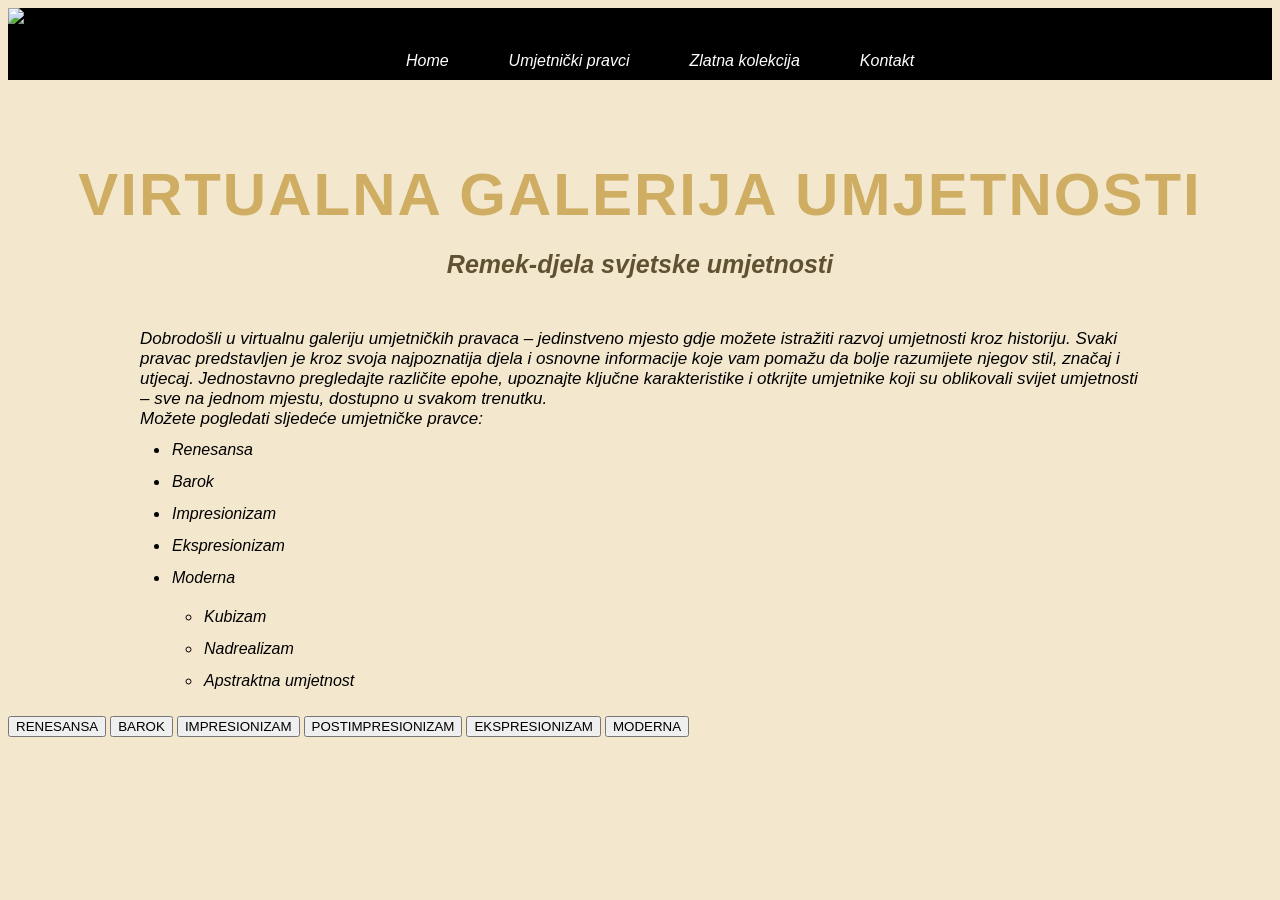
==== index.html @ a0f65c08 "Dodan head u html-u i dodana dugmad na naslovnoj stranici." ====
<!DOCTYPE html>
<html>
<head>
  <meta charset="UTF-8"> 
  <meta name="viewport" content="width=device-width, initial-scale=1.0">
  <title>Virtualna galerija umjetnosti</title>
  <link rel="stylesheet" href="tptpstil.css">
</head>

<body>
  <nav>
    <img src="logo.png" alt="Logo galerije" class="logo"> <!logo>
  <ul class="navbar">
    <li><a href="#home">Home</a></li>
    <li><a href="#pravci">Umjetnički pravci</a>
<ul class="dropdown"> 
        <li><a href="#renesansa">Renesansa</a></li>
        <li><a href="#barok">Barok</a></li>
        <li><a href="#impresionizam">Impresionizam</a></li>
        <li><a href="#ekspresionizam">Ekspresionizam</a></li>
        <li><a href="#postimpresionizam">Postimpresionizam</a></li>
        <li><a href="#moderna">Moderna</a></li>
      </ul>
      </li>
    <li><a href="#zlatnakolekcija">Zlatna kolekcija</a></li>
<li><a href="#kontakt">Kontakt</a></li>
  </ul>
</nav>
<h1 align="center">VIRTUALNA GALERIJA UMJETNOSTI</h1>
<h2 align="center">Remek-djela svjetske umjetnosti</h2>

<p>Dobrodošli u virtualnu galeriju umjetničkih pravaca – jedinstveno mjesto gdje možete istražiti razvoj umjetnosti kroz historiju. Svaki pravac predstavljen je kroz svoja najpoznatija djela i osnovne informacije koje vam pomažu da bolje razumijete njegov stil, značaj i utjecaj. Jednostavno pregledajte različite epohe, upoznajte ključne karakteristike i otkrijte umjetnike koji su oblikovali svijet umjetnosti – sve na jednom mjestu, dostupno u svakom trenutku.</p>

<p>Možete pogledati sljedeće umjetničke pravce:</p>

<ul class="pravci">
  <li>Renesansa</li>
  <li>Barok</li>
  <li>Impresionizam</li>
  <li>Ekspresionizam</li>
  <li>Moderna
   <ul>
      <li>Kubizam</li>
      <li>Nadrealizam</li>
      <li>Apstraktna umjetnost</li>
    </ul>
  </li>
</ul>
<div class="dugmici">
  <button  class="renesansa" onclick="location.href='#renesansa'">RENESANSA</button>
  <button class="barok"  onclick="location.href='#barok'">BAROK</button>
  <button  class="impresionizam "onclick="location.href='#impresionizam'">IMPRESIONIZAM</button>
  <button class="postimpresionizam" onclick="location.href='#postimpresionizam'">POSTIMPRESIONIZAM</button>
  <button class="ekspresionizam" onclick="location.href='#ekspresionizam'">EKSPRESIONIZAM</button>
  <button class="moderna" onclick="location.href='#moderna'">MODERNA</button>
</div>
</body>
</html>
---- tptpstil.css ----
body{
    background-color:#f1e4c6d7;
}
nav { 
  background-color: #000000; 
  position: sticky;          
  z-index: 1000;            
}
nav .logo {
  height: 10px;          
  width: auto;
}
.navbar { 
  list-style: none;          
  display: flex;             
  justify-content: center;   
}

.navbar li { 
  position:apsolute;       
}

.navbar li a { 
  color: #ffffff;               
text-decoration: none;  
  padding: 10px 30px;        
  display: block;            
  font-family:'Trebuchet MS', 'Lucida Sans Unicode', 'Lucida Grande', 'Lucida Sans', Arial, sans-serif;
  font-style: italic;
}
.navbar li a:hover { /*Upotreba AI-hover efekat*/
  background-color: #585a5c; 
}

/* Dropdown meni */
.dropdown {
  display: none;             
  position: absolute;        
  background-color: #000000; 
  margin:10px;                     
  padding:50px;                    
  margin-bottom: 50px;
  
  list-style: none;          
  min-width: 176px;          
}

.dropdown li a { 
  padding: 15px;             
  color: #fff;               
}

.dropdown li a:hover { 
  background-color: #515457; 
}

.navbar li:hover .dropdown { 
  display: block;            
}
/* Naslovi */
h1 {
    font-family:'Trebuchet MS', 'Lucida Sans Unicode', 'Lucida Grande', 'Lucida Sans', Arial, sans-serif;
  text-align: center;
  color: #c9a351d7;
  margin-top: 80px;
  margin-bottom: 20px;
  font-size:60px;
  letter-spacing: 2px;
}

h2 {
    font-family: 'Trebuchet MS', 'Lucida Sans Unicode', 'Lucida Grande', 'Lucida Sans', Arial, sans-serif;
  text-align: center;
  color: #443514d7;
  margin-bottom: 50px;
  font-size:25px;
  font-style: italic;
}

/* Paragraf */
p {
  max-width: 1000px;
  margin: auto;
  text-align: match-parent;
  font-size: 17px;
  font-family:'Lucida Sans', 'Lucida Sans Regular', 'Lucida Grande', 'Lucida Sans Unicode', Geneva, Verdana, sans-serif;
  font-style: italic;
}


.pravci {
  max-width: 1000px;
  margin:auto ;
  list-style-type:disc;
  font-family: 'Lucida Sans', 'Lucida Sans Regular', 'Lucida Grande', 'Lucida Sans Unicode', Geneva, Verdana, sans-serif;
  font-style: italic;
}

.pravci li {
  margin: 10px ;
  padding: 2px;
  
}

/* Podlista unutar "Moderna" */
.pravci li ul {
  margin-top: 7px;
  padding:2px;
  padding-left: 20px;
}

.pravci li ul li {
  font-style: italic;
}
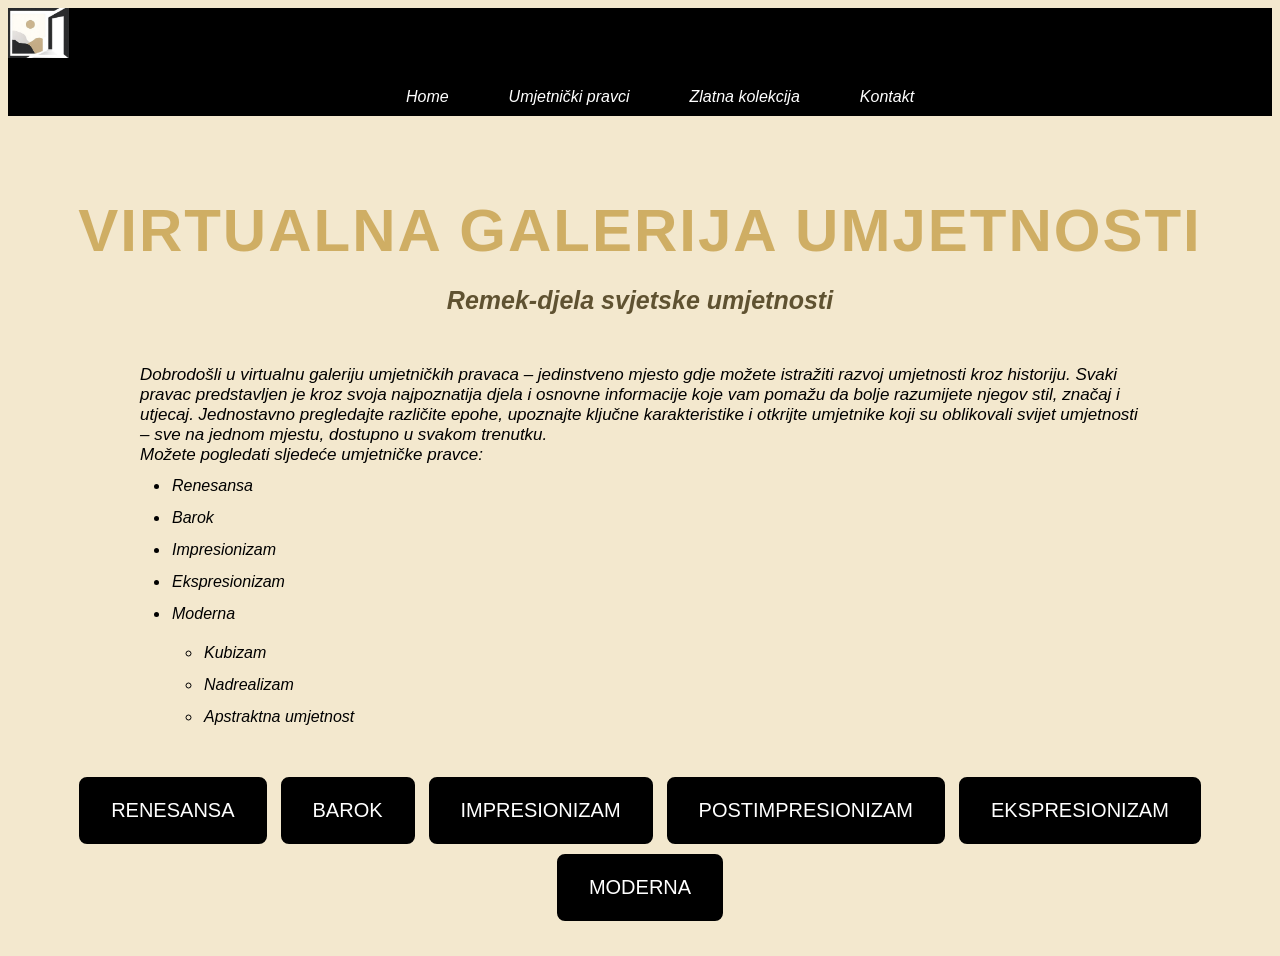
==== commit db10d7fa: "Dodan logo na navigacijsku traku, doradjen dropdown" ====
--- a/index.html
+++ b/index.html
@@ -9,7 +9,7 @@
 
 <body>
   <nav>
-    <img src="logo.png" alt="Logo galerije" class="logo"> <!logo>
+    <img src="slike/Logo.jpeg" alt="Logo galerije" class="logo">
   <ul class="navbar">
     <li><a href="#home">Home</a></li>
     <li><a href="#pravci">Umjetnički pravci</a>
--- a/tptpstil.css
+++ b/tptpstil.css
@@ -3,11 +3,12 @@
 }
 nav { 
   background-color: #000000; 
-  position: sticky;          
+  position: sticky;
+  top:0;          
   z-index: 1000;            
 }
 nav .logo {
-  height: 10px;          
+  height: 50px;          
   width: auto;
 }
 .navbar { 
@@ -17,7 +18,7 @@
 }
 
 .navbar li { 
-  position:apsolute;       
+  position:relative;       
 }
 
 .navbar li a { 
@@ -36,14 +37,15 @@
 .dropdown {
   display: none;             
   position: absolute;        
+  top: 100%;        
+  left: 0;          
   background-color: #000000; 
-  margin:10px;                     
-  padding:50px;                    
-  margin-bottom: 50px;
-  
   list-style: none;          
+  margin: 0;       
+  padding: 0;      
   min-width: 176px;          
 }
+
 
 .dropdown li a { 
   padding: 15px;             
@@ -112,3 +114,42 @@
 .pravci li ul li {
   font-style: italic;
 }
+.dugmici {
+  text-align: center;
+  margin: 30px ;
+}
+
+.dugmici button {
+  padding: 20px 30px;
+  margin: 5px;
+  border-style:double;
+  border-radius: 8px;
+  color: #fff; /* tekst crn */
+  font-size: 20px;
+  cursor: pointer;
+  transition: transform 0.2s;
+}
+
+.dugmici button:hover {
+  transform: scale(1.10);
+}
+
+
+.renesansa{
+    background-color: #000000;
+}
+.barok{
+    background-color: #000000;
+}
+.impresionizam{
+    background-color: #000000;
+}
+.postimpresionizam{
+    background-color: #000000;
+}
+.ekspresionizam{
+    background-color: #000000;
+}
+.moderna{
+    background-color: #000000;
+}
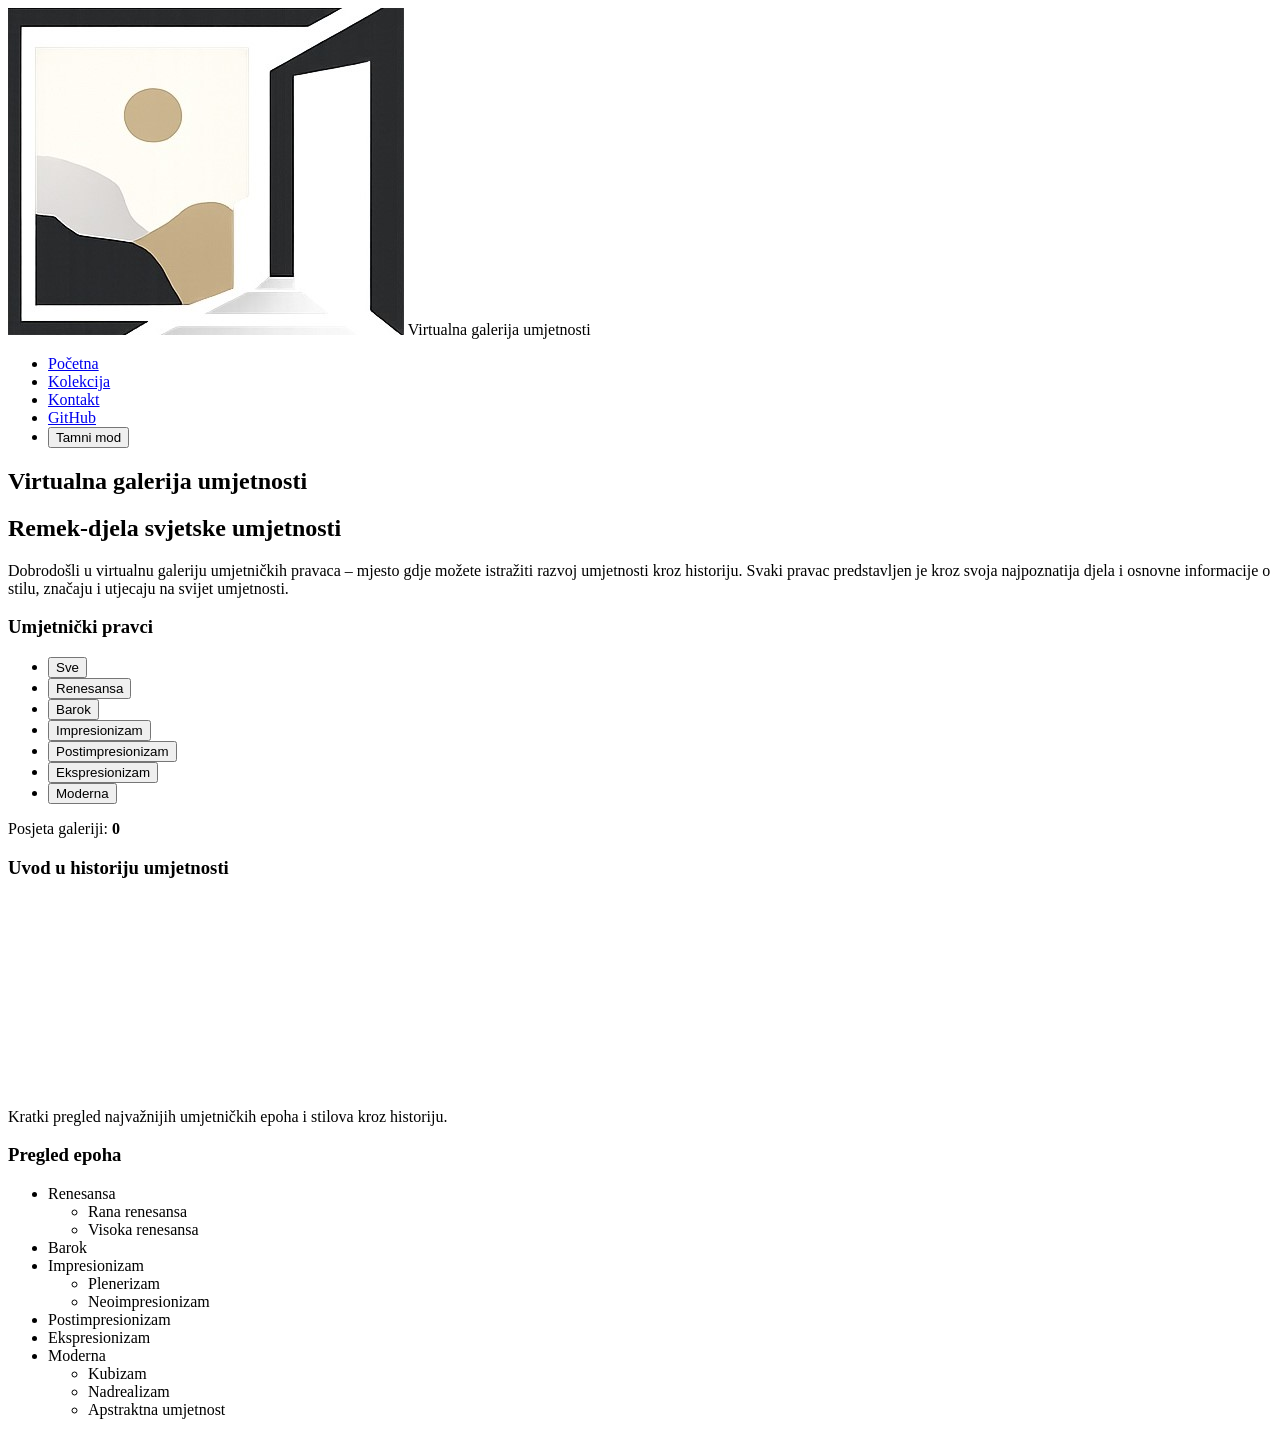
==== commit 3b01dd39: "Doradjena navigacijska traka u html-u, uklonjena dugmad, napravljen lijevi sidebar, te dodana bocna " ====
--- a/index.html
+++ b/index.html
@@ -1,58 +1,101 @@
 <!DOCTYPE html>
-<html>
+<html lang="bs">
 <head>
   <meta charset="UTF-8"> 
   <meta name="viewport" content="width=device-width, initial-scale=1.0">
   <title>Virtualna galerija umjetnosti</title>
-  <link rel="stylesheet" href="tptpstil.css">
+  <link rel="stylesheet" href="css/tptpstil.css">
 </head>
 
 <body>
-  <nav>
-    <img src="slike/Logo.jpeg" alt="Logo galerije" class="logo">
-  <ul class="navbar">
-    <li><a href="#home">Home</a></li>
-    <li><a href="#pravci">Umjetnički pravci</a>
-<ul class="dropdown"> 
-        <li><a href="#renesansa">Renesansa</a></li>
-        <li><a href="#barok">Barok</a></li>
-        <li><a href="#impresionizam">Impresionizam</a></li>
-        <li><a href="#ekspresionizam">Ekspresionizam</a></li>
-        <li><a href="#postimpresionizam">Postimpresionizam</a></li>
-        <li><a href="#moderna">Moderna</a></li>
+
+  <header>
+    <picture>
+      <img src="slike/Logo.jpeg" alt="Logo Virtualne galerije umjetnosti" class="logo">
+    </picture>
+    <span class="site-naziv">Virtualna galerija umjetnosti</span>
+
+    <nav aria-label="Glavna navigacija">
+      <ul class="navbar">
+        <li><a href="index.html">Početna</a></li>
+        <li><a href="sadrzaj.html">Kolekcija</a></li>
+        <li><a href="kontakt.html">Kontakt</a></li>
+        <li><a href="https://github.com/aminadelic/Grupa11-TPTP-2026" target="_blank" rel="noopener">GitHub</a></li>
+        <li><button id="dugmeTema" class="dugme-tema">Tamni mod</button></li>
       </ul>
-      </li>
-    <li><a href="#zlatnakolekcija">Zlatna kolekcija</a></li>
-<li><a href="#kontakt">Kontakt</a></li>
-  </ul>
-</nav>
-<h1 align="center">VIRTUALNA GALERIJA UMJETNOSTI</h1>
-<h2 align="center">Remek-djela svjetske umjetnosti</h2>
+    </nav>
+  </header>
 
-<p>Dobrodošli u virtualnu galeriju umjetničkih pravaca – jedinstveno mjesto gdje možete istražiti razvoj umjetnosti kroz historiju. Svaki pravac predstavljen je kroz svoja najpoznatija djela i osnovne informacije koje vam pomažu da bolje razumijete njegov stil, značaj i utjecaj. Jednostavno pregledajte različite epohe, upoznajte ključne karakteristike i otkrijte umjetnike koji su oblikovali svijet umjetnosti – sve na jednom mjestu, dostupno u svakom trenutku.</p>
+  
+  <section class="hero" id="pocetna">
+    <h1>Virtualna galerija umjetnosti</h1>
+    <h2>Remek-djela svjetske umjetnosti</h2>
+    <p>
+      Dobrodošli u virtualnu galeriju umjetničkih pravaca – mjesto gdje možete istražiti
+      razvoj umjetnosti kroz historiju. Svaki pravac predstavljen je kroz svoja najpoznatija
+      djela i osnovne informacije o stilu, značaju i utjecaju na svijet umjetnosti.
+    </p>
+  </section>
 
-<p>Možete pogledati sljedeće umjetničke pravce:</p>
+<div class="stranica-wrapper">
 
-<ul class="pravci">
-  <li>Renesansa</li>
-  <li>Barok</li>
-  <li>Impresionizam</li>
-  <li>Ekspresionizam</li>
-  <li>Moderna
-   <ul>
-      <li>Kubizam</li>
-      <li>Nadrealizam</li>
-      <li>Apstraktna umjetnost</li>
-    </ul>
-  </li>
-</ul>
-<div class="dugmici">
-  <button  class="renesansa" onclick="location.href='#renesansa'">RENESANSA</button>
-  <button class="barok"  onclick="location.href='#barok'">BAROK</button>
-  <button  class="impresionizam "onclick="location.href='#impresionizam'">IMPRESIONIZAM</button>
-  <button class="postimpresionizam" onclick="location.href='#postimpresionizam'">POSTIMPRESIONIZAM</button>
-  <button class="ekspresionizam" onclick="location.href='#ekspresionizam'">EKSPRESIONIZAM</button>
-  <button class="moderna" onclick="location.href='#moderna'">MODERNA</button>
-</div>
+    <nav class="lijevi-sidebar" aria-label="Filter po umjetničkim pravcima">
+      <h3>Umjetnički pravci</h3>
+      <ul>
+        <li><button class="filter-btn aktivan" data-filter="sve">Sve</button></li>
+        <li><button class="filter-btn" data-filter="renesansa">Renesansa</button></li>
+        <li><button class="filter-btn" data-filter="barok">Barok</button></li>
+        <li><button class="filter-btn" data-filter="impresionizam">Impresionizam</button></li>
+        <li><button class="filter-btn" data-filter="postimpresionizam">Postimpresionizam</button></li>
+        <li><button class="filter-btn" data-filter="ekspresionizam">Ekspresionizam</button></li>
+        <li><button class="filter-btn" data-filter="moderna">Moderna</button></li>
+      </ul>
+
+      <p class="broj-posjeta">Posjeta galeriji: <strong id="brojPosjeta">0</strong></p>
+    </nav>
+
+<aside>
+      <h3>Uvod u historiju umjetnosti</h3>
+      <iframe
+        width="100%"
+        height="190"
+        src="https://www.youtube.com/watch?v=hXBvN475dwo"
+        title="Uvod u historiju svjetske umjetnosti"
+        frameborder="0"
+        allow="accelerometer; autoplay; clipboard-write; encrypted-media; gyroscope; picture-in-picture"
+        allowfullscreen
+        loading="lazy">
+      </iframe>
+      <p>Kratki pregled najvažnijih umjetničkih epoha i stilova kroz historiju.</p>
+
+      <h3>Pregled epoha</h3>
+      <ul class="pravci-lista">
+        <li>Renesansa
+          <ul>
+            <li>Rana renesansa</li>
+            <li>Visoka renesansa</li>
+          </ul>
+        </li>
+        <li>Barok</li>
+        <li>Impresionizam
+          <ul>
+            <li>Plenerizam</li>
+            <li>Neoimpresionizam</li>
+          </ul>
+        </li>
+        <li>Postimpresionizam</li>
+        <li>Ekspresionizam</li>
+        <li>Moderna
+          <ul>
+            <li>Kubizam</li>
+            <li>Nadrealizam</li>
+            <li>Apstraktna umjetnost</li>
+          </ul>
+        </li>
+      </ul>
+    </aside>
+
+  </div>
+
 </body>
 </html>
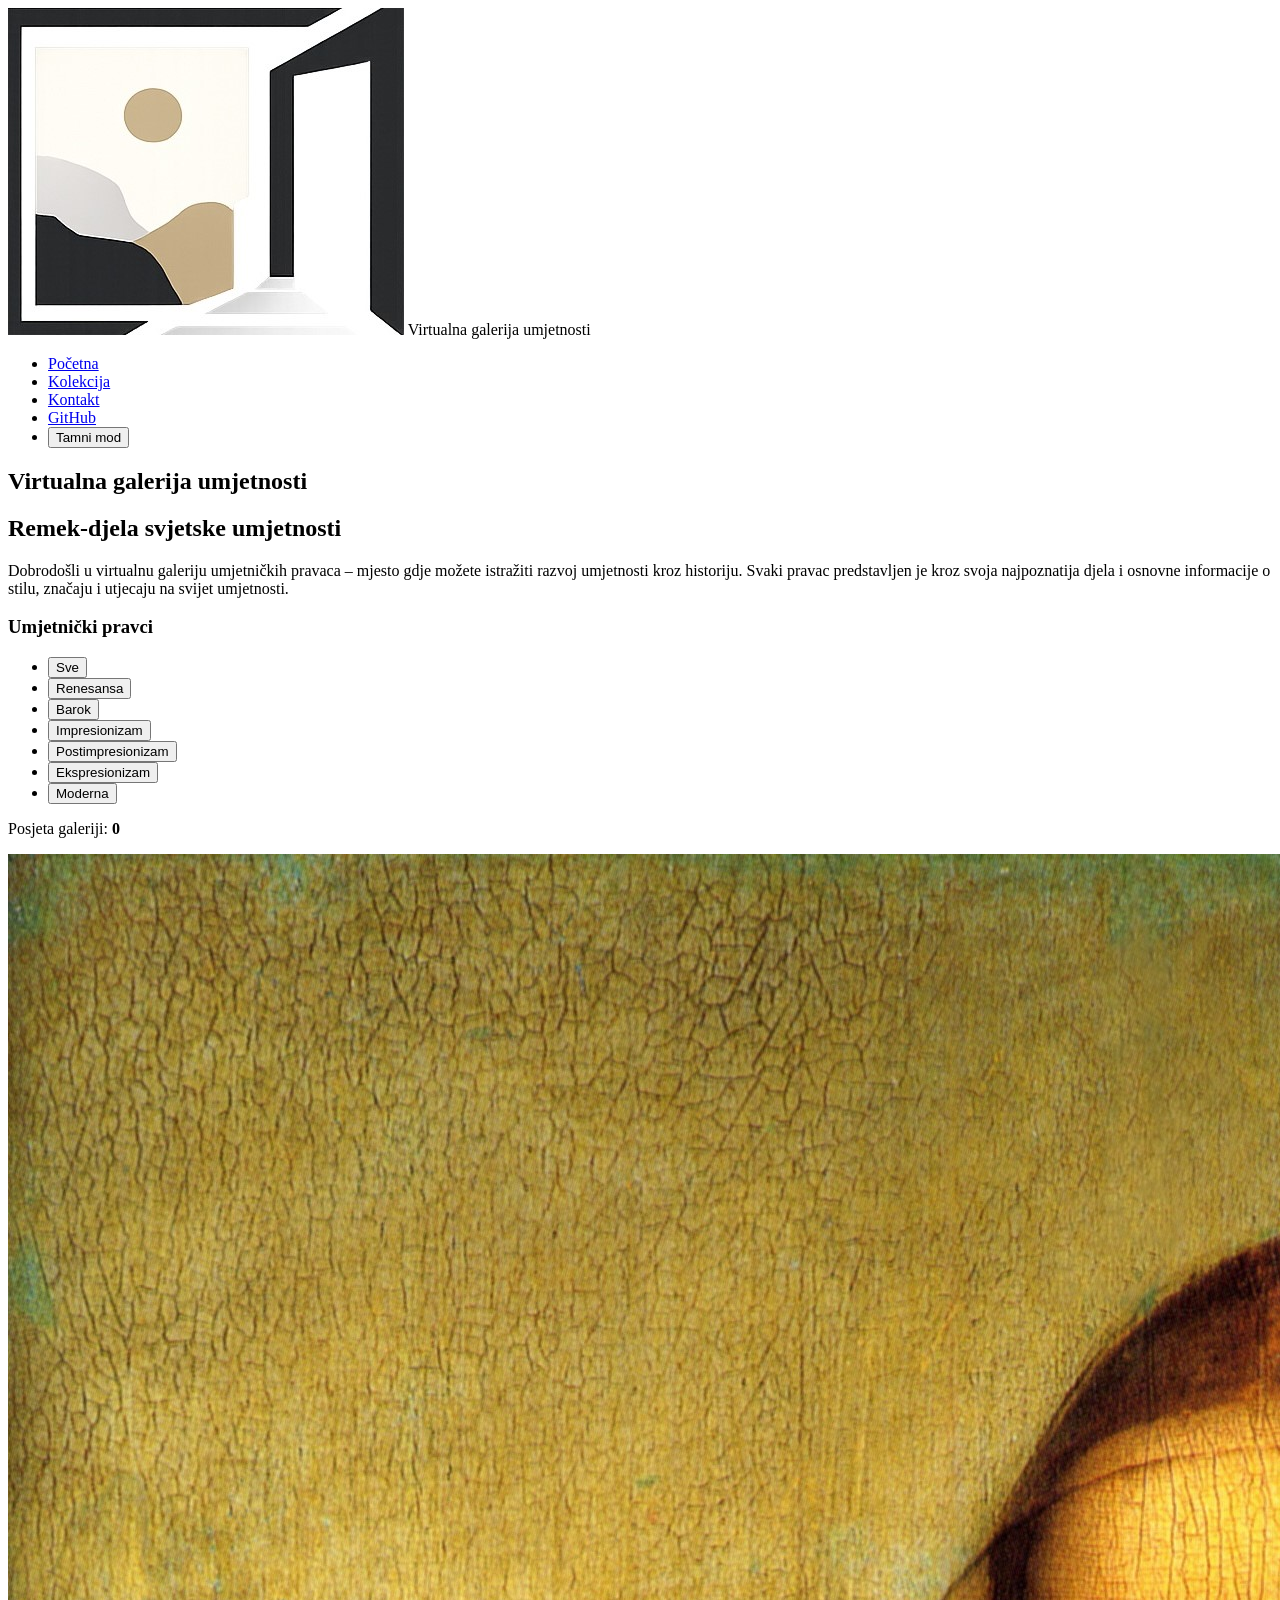
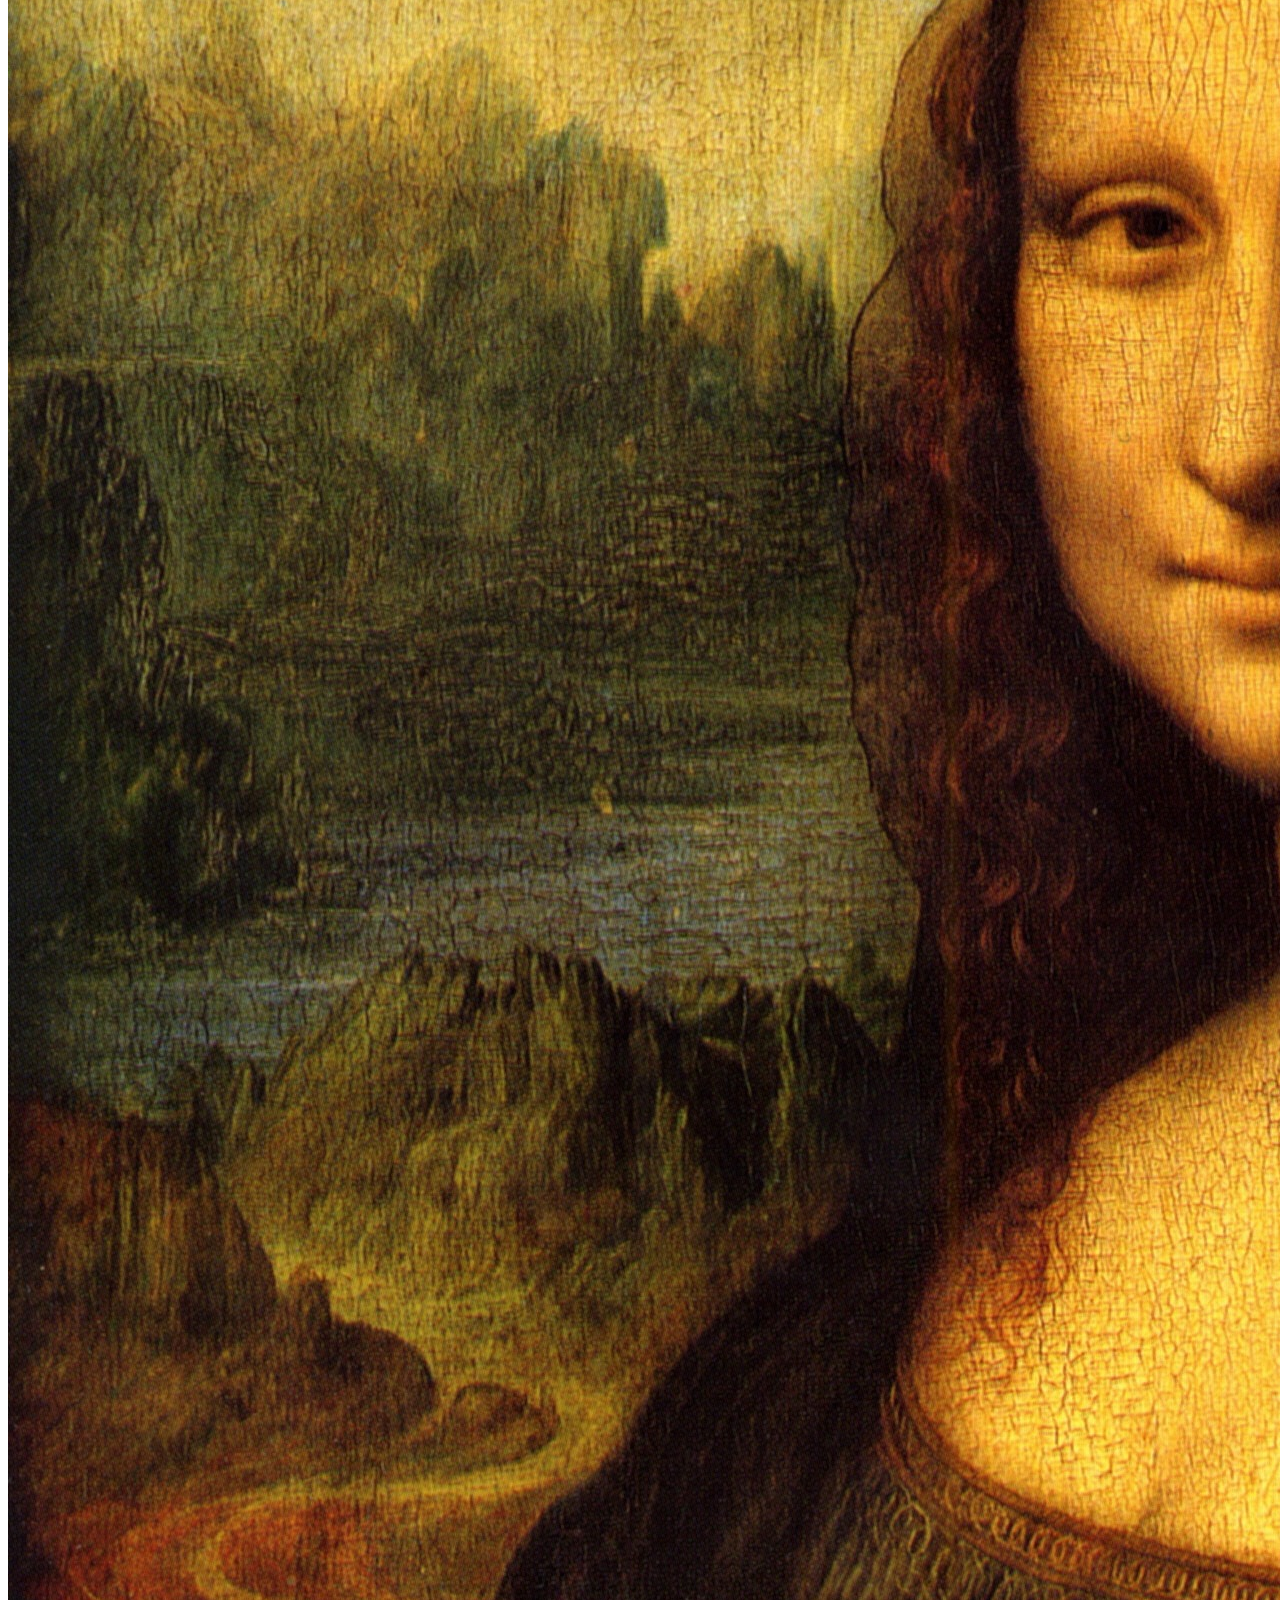
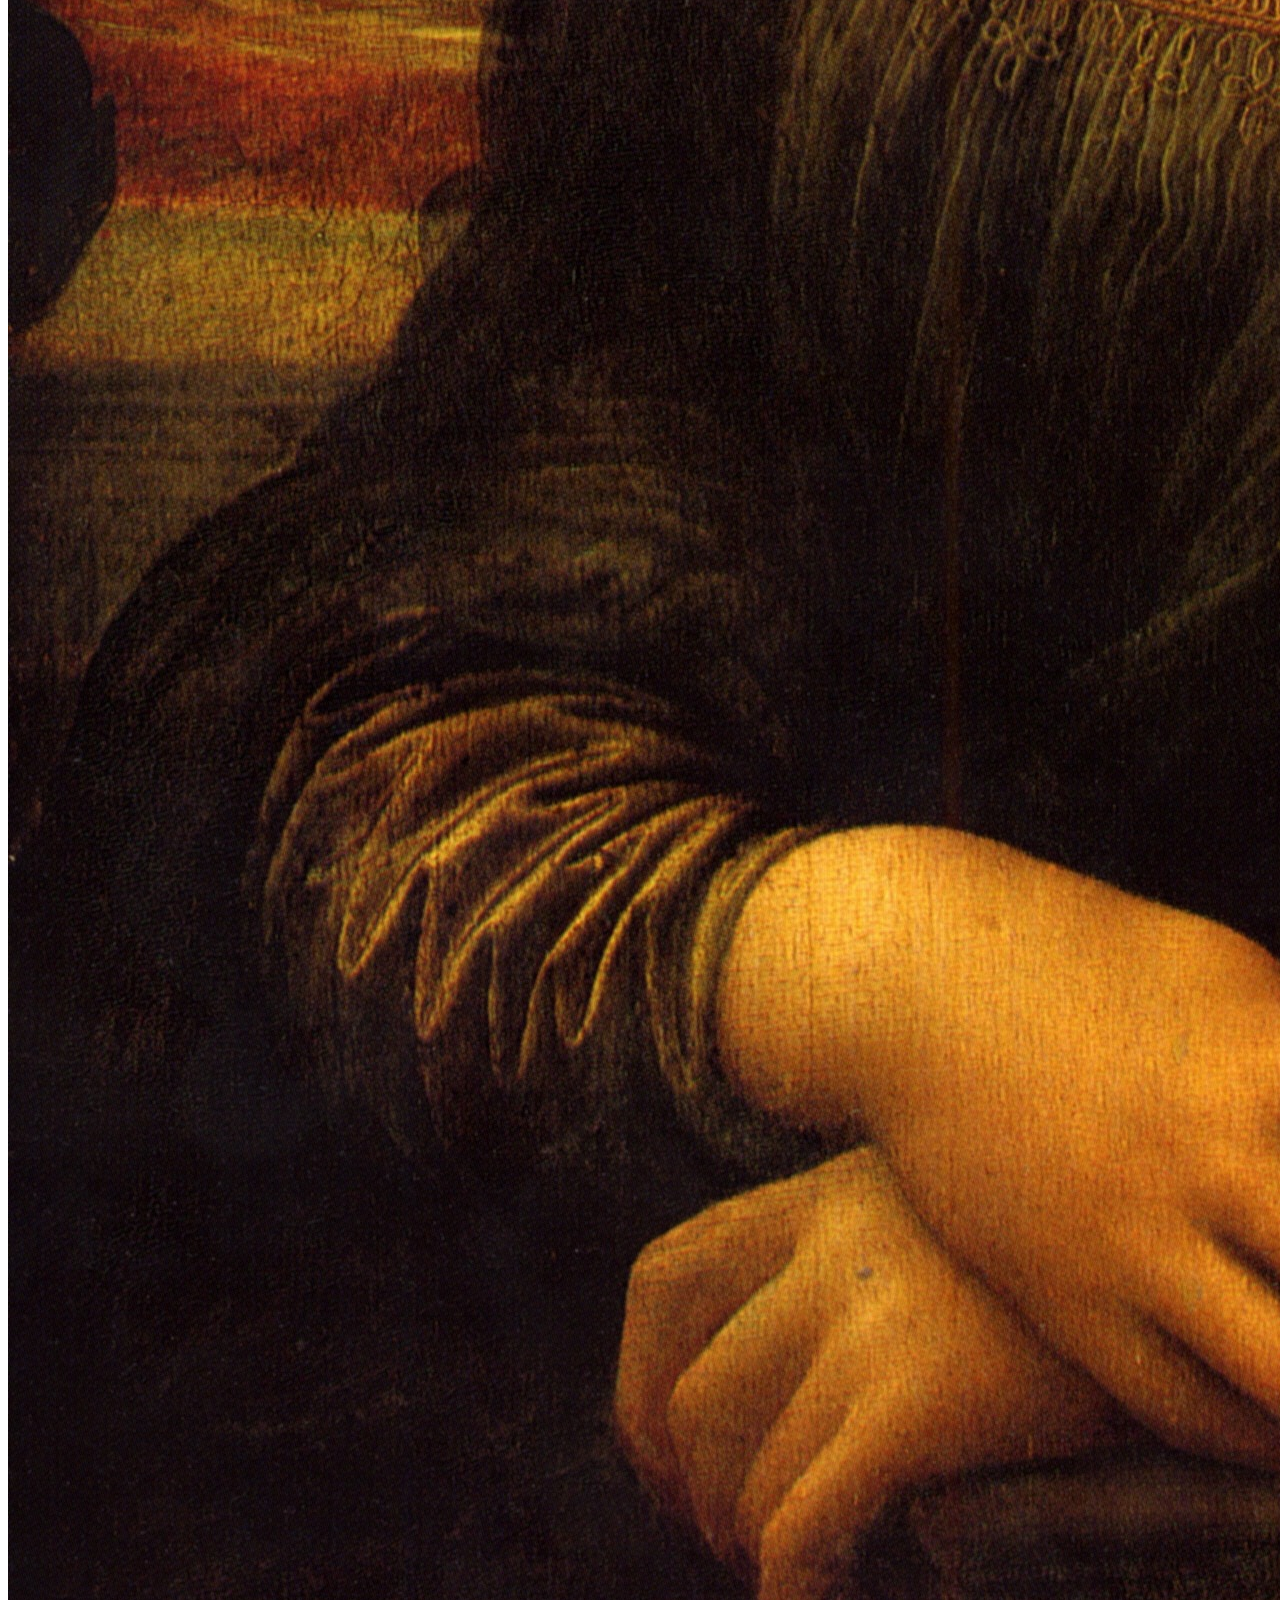
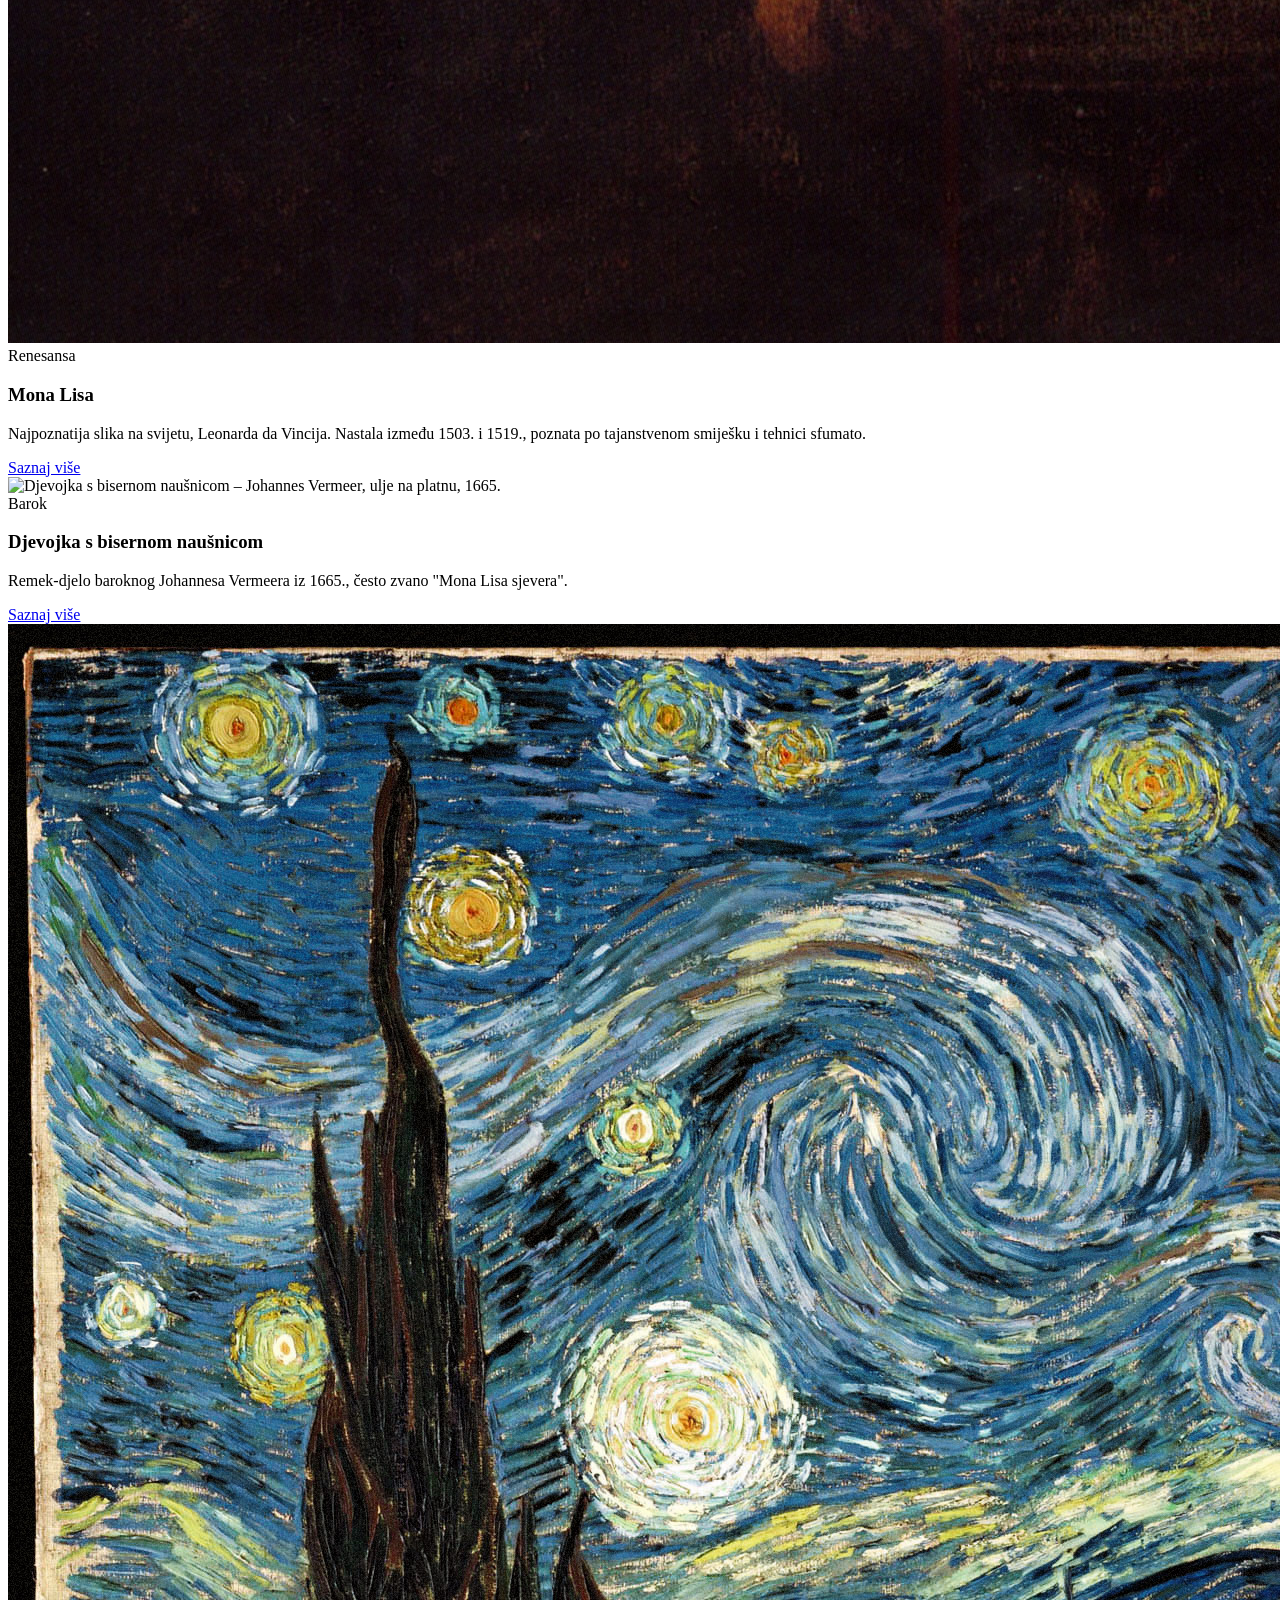
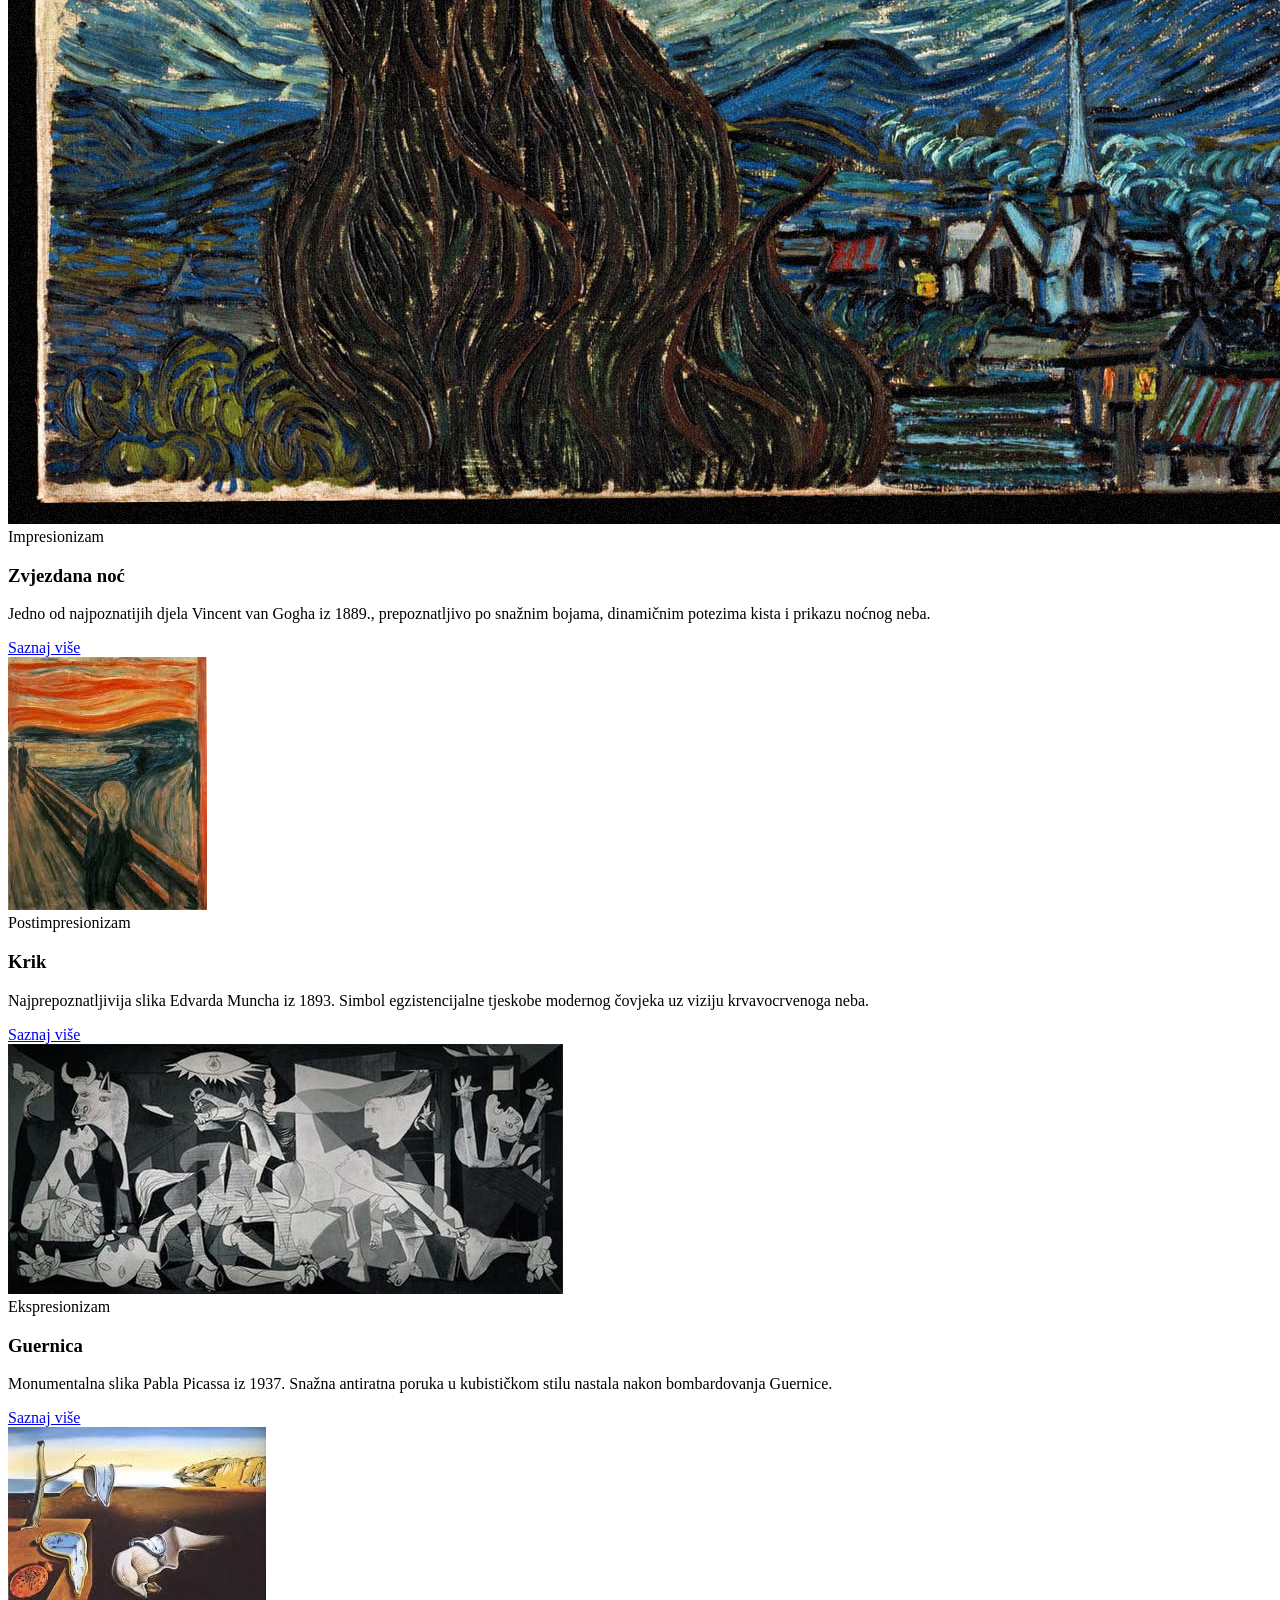
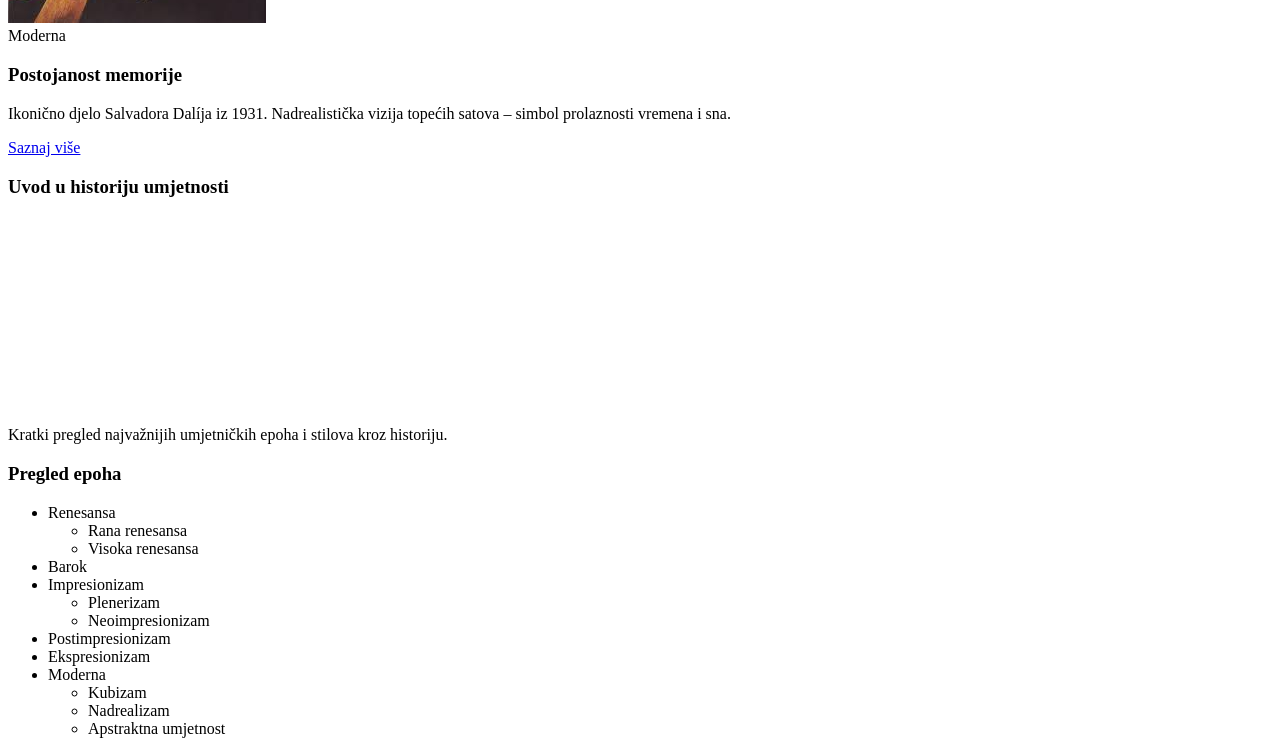
==== commit 7bfacaf8: "Dodan HTML kod za kartice sa slikama i kratkim tekstom" ====
--- a/index.html
+++ b/index.html
@@ -53,6 +53,77 @@
 
       <p class="broj-posjeta">Posjeta galeriji: <strong id="brojPosjeta">0</strong></p>
     </nav>
+<main>
+      <section id="mrezaKartica" aria-label="Galerija remek-djela">
+
+        <article class="kartica" data-kategorija="renesansa">
+          <img src="slike/Mona_Lisa.jpg" alt="Mona Lisa – Leonardo da Vinci, ulje na drvu, 1503.–1519." loading="lazy">
+          <div class="kartica-sadrzaj">
+            <span class="kartica-tag">Renesansa</span>
+            <h3>Mona Lisa</h3>
+            <p>Najpoznatija slika na svijetu, Leonarda da Vincija. Nastala između 1503. i 1519.,
+              poznata po tajanstvenom smiješku i tehnici sfumato.</p>
+            <a href="sadrzaj.html#renesansa">Saznaj više</a>
+          </div>
+        </article>
+
+        <article class="kartica" data-kategorija="barok">
+          <img src="slike/Djevojka_s_bisernom_naušnicom.jpg" alt="Djevojka s bisernom naušnicom – Johannes Vermeer, ulje na platnu, 1665." loading="lazy">
+          <div class="kartica-sadrzaj">
+            <span class="kartica-tag">Barok</span>
+            <h3>Djevojka s bisernom naušnicom</h3>
+            <p>Remek-djelo baroknog  Johannesa Vermeera iz 1665., često zvano
+              "Mona Lisa sjevera".</p>
+            <a href="sadrzaj.html#barok">Saznaj više</a>
+          </div>
+        </article>
+
+        <article class="kartica" data-kategorija="impresionizam">
+          <img src="slike/Zvjezdana_noc.jpg" alt="Zvjezdana noć – Vincent van Gogh, ulje na platnu, 1889." loading="lazy">
+          <div class="kartica-sadrzaj">
+            <span class="kartica-tag">Impresionizam</span>
+            <h3>Zvjezdana noć</h3>
+            <p>Jedno od najpoznatijih djela Vincent van Gogha iz 1889., prepoznatljivo po snažnim bojama, 
+              dinamičnim potezima kista i prikazu noćnog neba.</p>
+            <a href="sadrzaj.html#impresionizam">Saznaj više</a>
+          </div>
+        </article>
+
+        <article class="kartica" data-kategorija="postimpresionizam">
+          <img src="slike/Krik.jpg" alt="Krik – Edvard Munch, tempera i pastel, 1893." loading="lazy">
+          <div class="kartica-sadrzaj">
+            <span class="kartica-tag">Postimpresionizam</span>
+            <h3>Krik</h3>
+            <p>Najprepoznatljivija slika Edvarda Muncha iz 1893. Simbol egzistencijalne
+              tjeskobe modernog čovjeka uz viziju krvavocrvenoga neba.</p>
+            <a href="sadrzaj.html#postimpresionizam">Saznaj više</a>
+          </div>
+        </article>
+
+        <article class="kartica" data-kategorija="ekspresionizam">
+          <img src="slike/Guernica.jpg" alt="Guernica – Pablo Picasso, ulje na platnu, 1937." loading="lazy">
+          <div class="kartica-sadrzaj">
+            <span class="kartica-tag">Ekspresionizam</span>
+            <h3>Guernica</h3>
+            <p>Monumentalna slika Pabla Picassa iz 1937. Snažna antiratna poruka
+              u kubističkom stilu nastala nakon bombardovanja Guernice.</p>
+            <a href="sadrzaj.html#ekspresionizam">Saznaj više</a>
+          </div>
+        </article>
+
+        <article class="kartica" data-kategorija="moderna">
+          <img src="slike/Postojanost_memorije.jpg" alt="Postojanost memorije – Salvador Dalí, ulje na platnu, 1931." loading="lazy">
+          <div class="kartica-sadrzaj">
+            <span class="kartica-tag">Moderna</span>
+            <h3>Postojanost memorije</h3>
+            <p>Ikonično djelo Salvadora Dalíja iz 1931. Nadrealistička vizija topećih
+              satova – simbol prolaznosti vremena i sna.</p>
+            <a href="sadrzaj.html#moderna">Saznaj više</a>
+          </div>
+        </article>
+      </section>
+    </main>
+
 
 <aside>
       <h3>Uvod u historiju umjetnosti</h3>
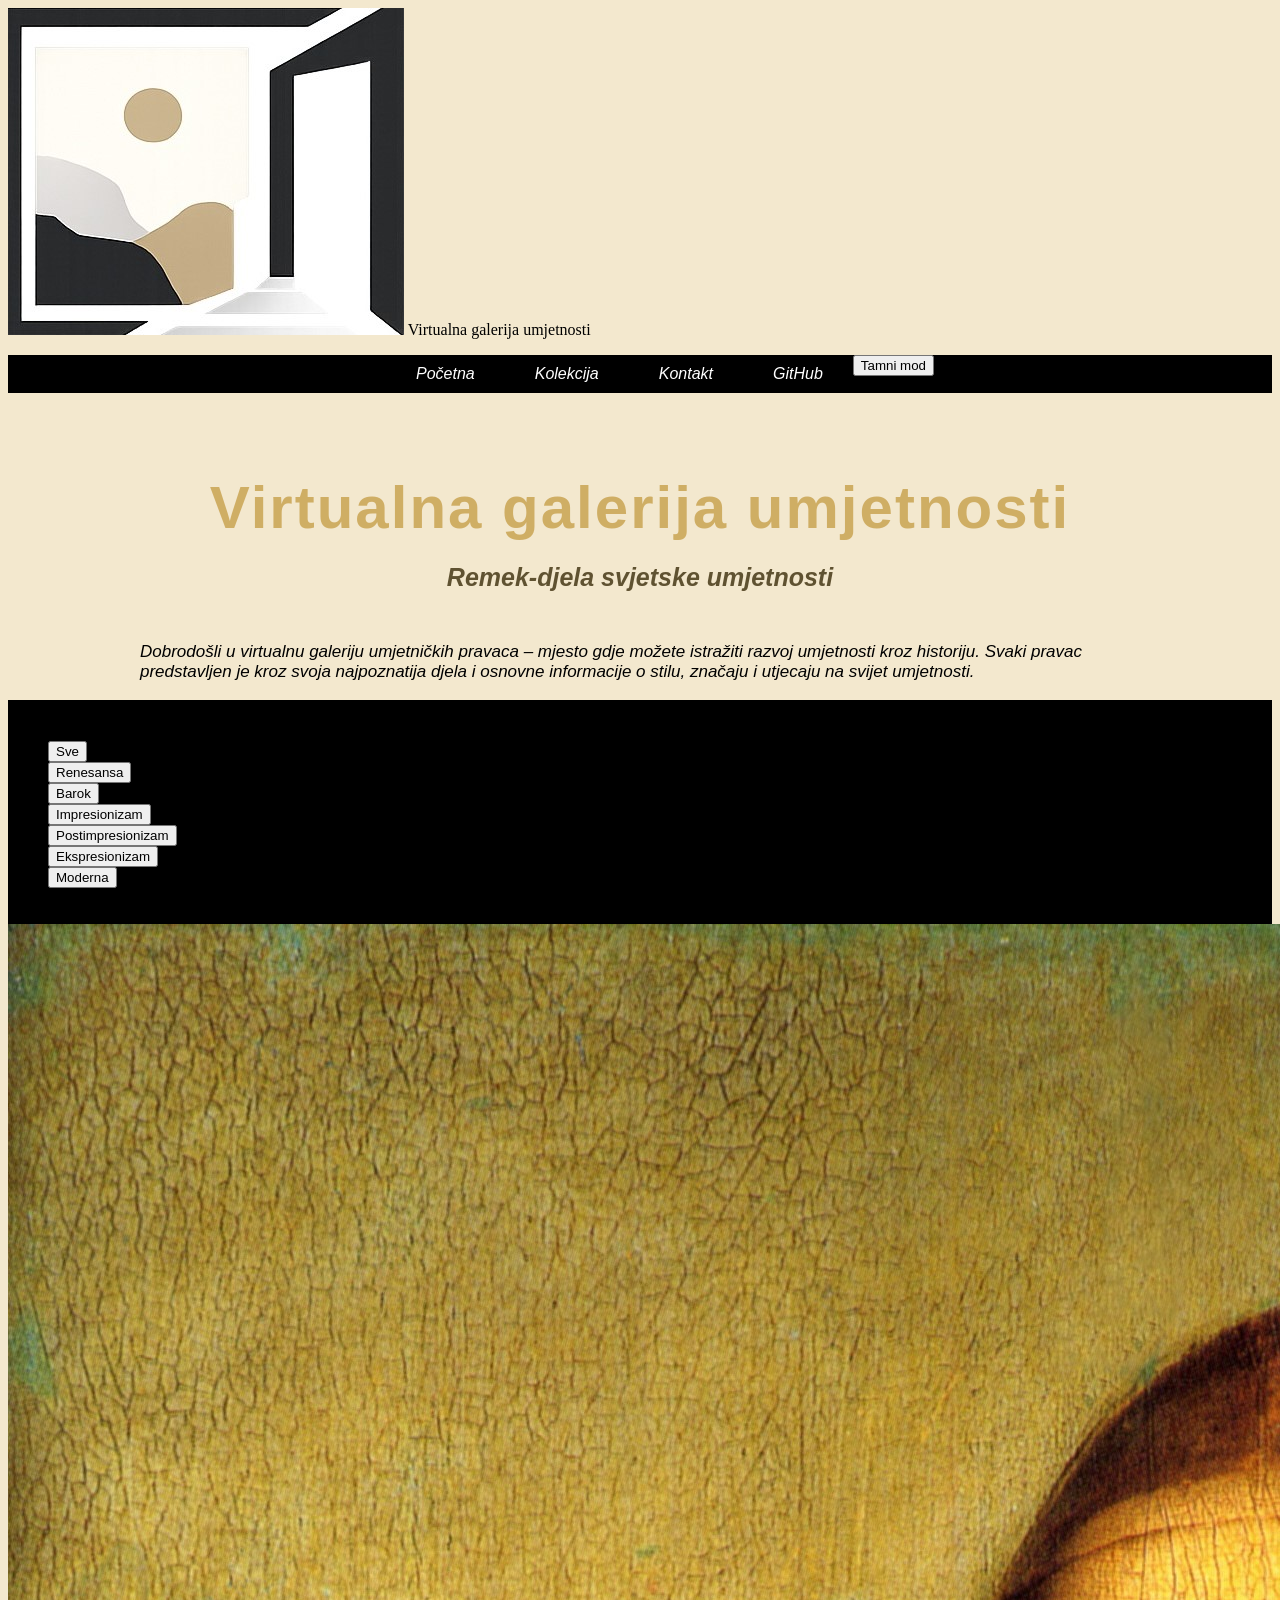
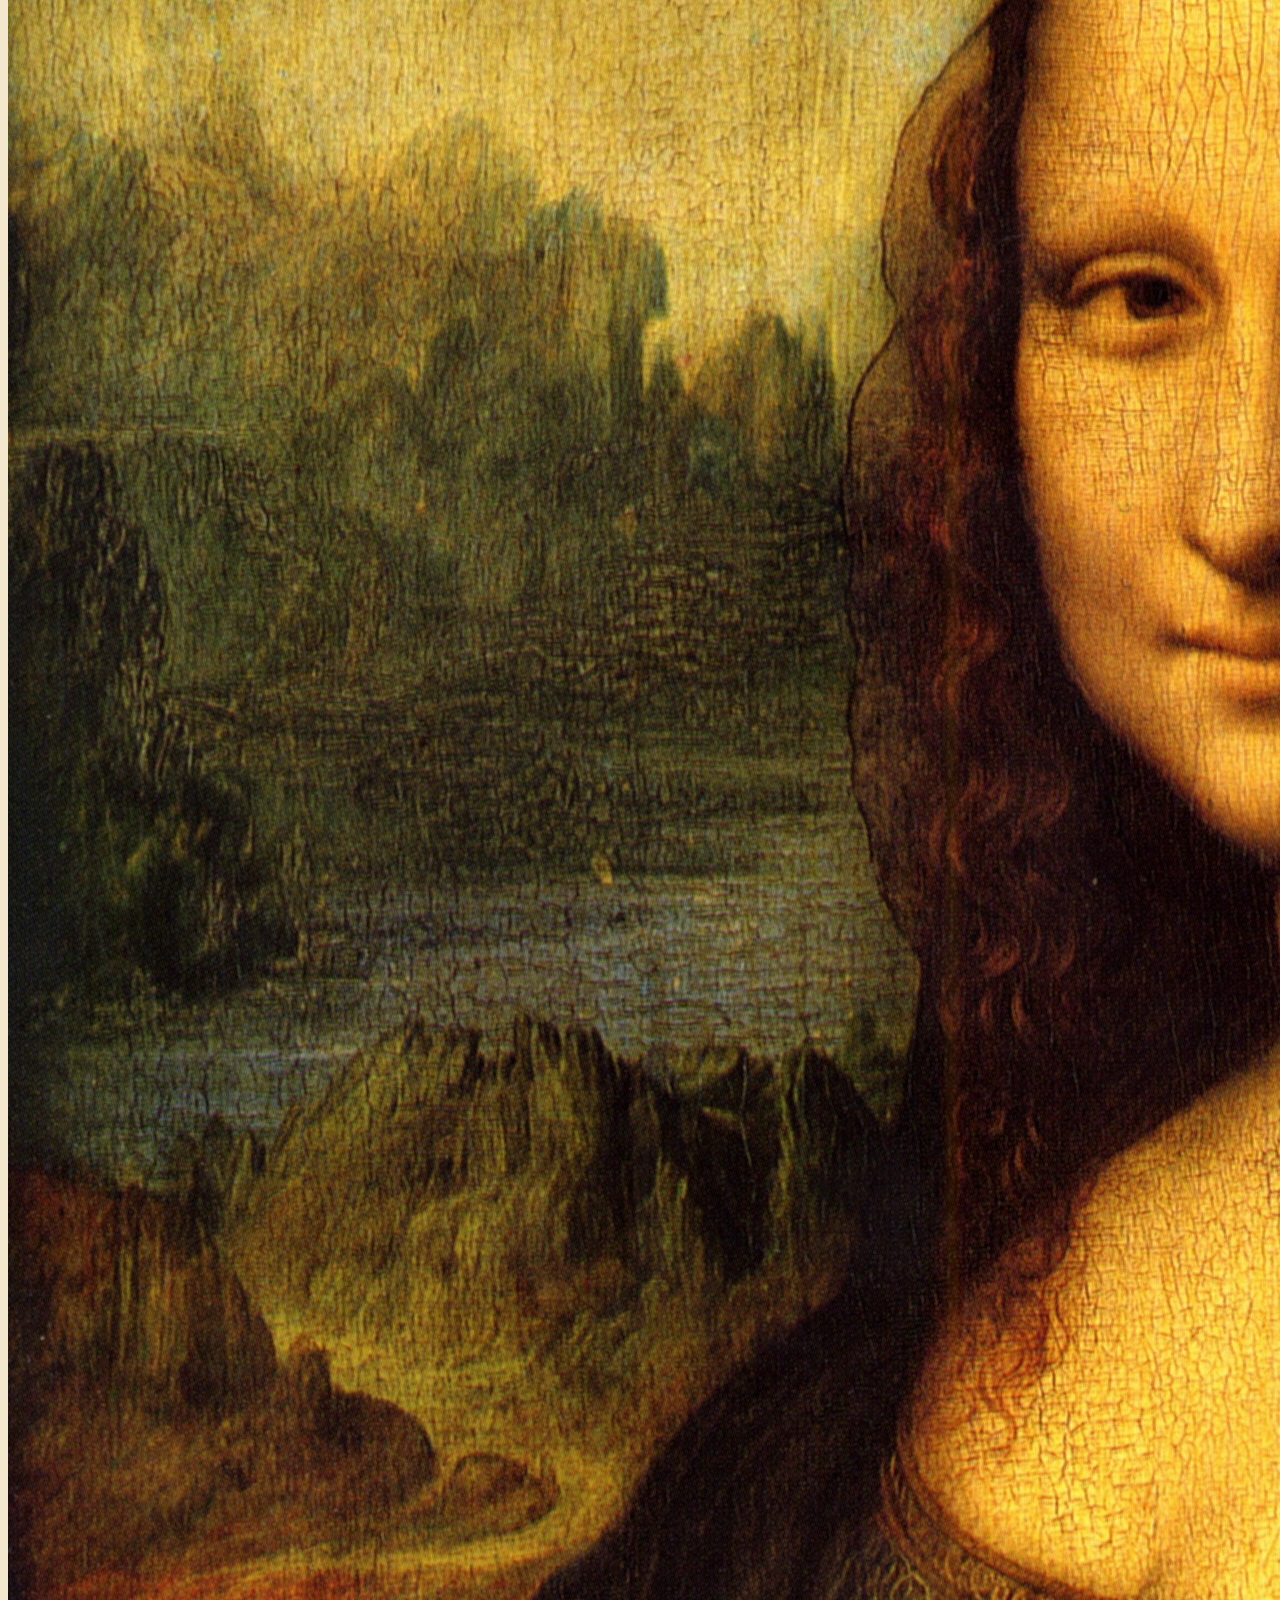
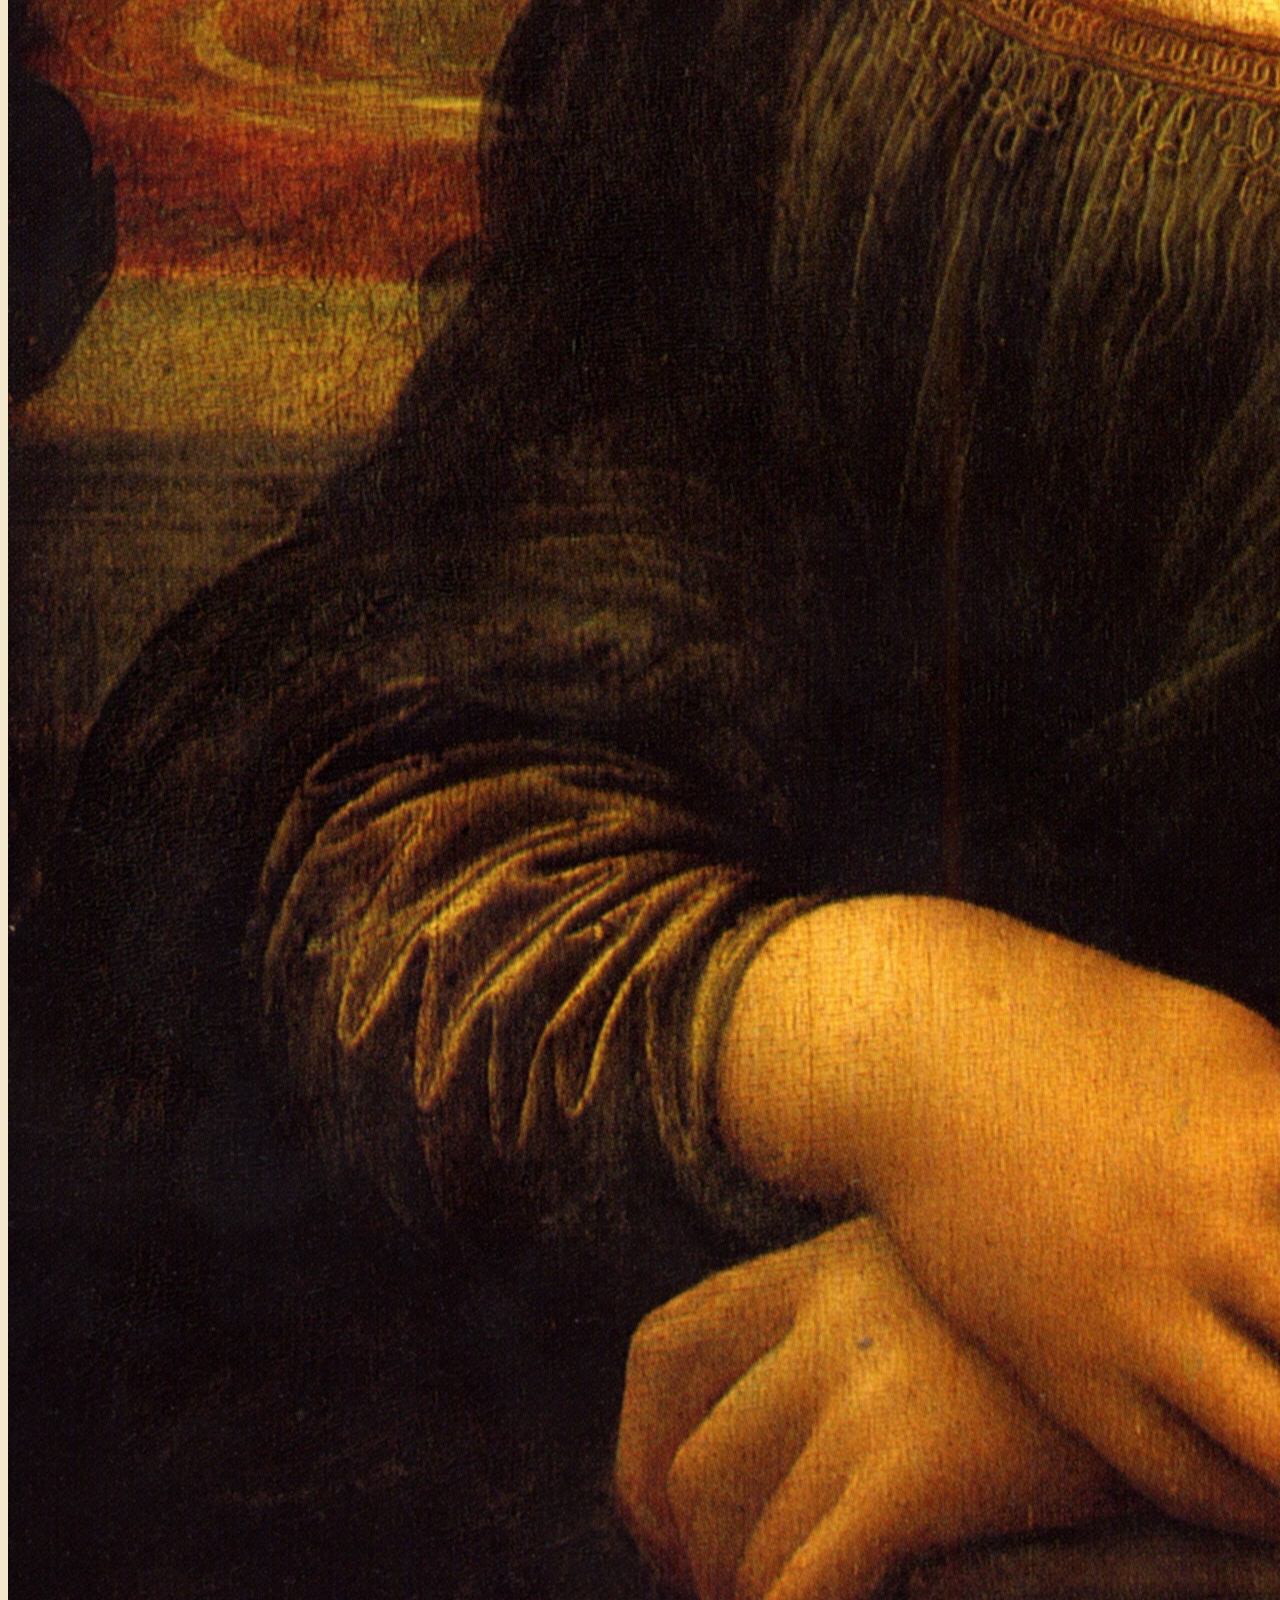
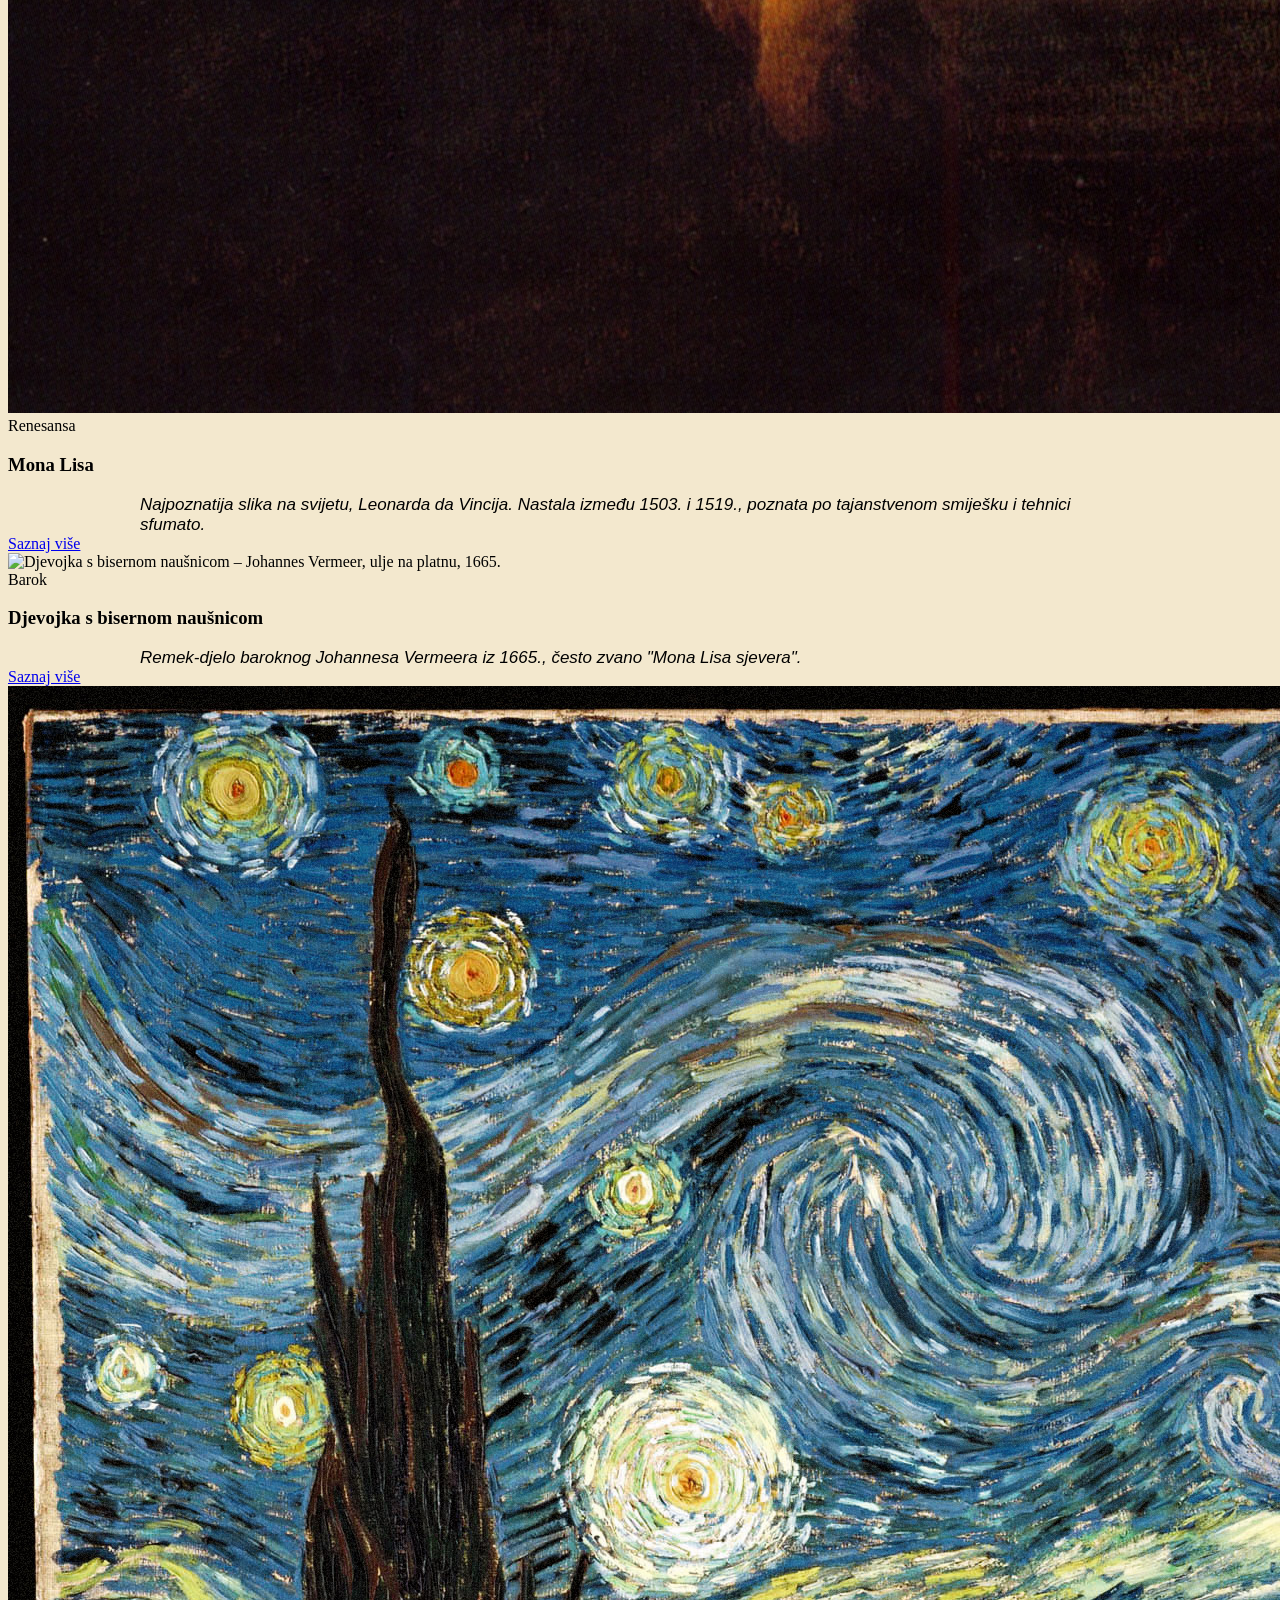
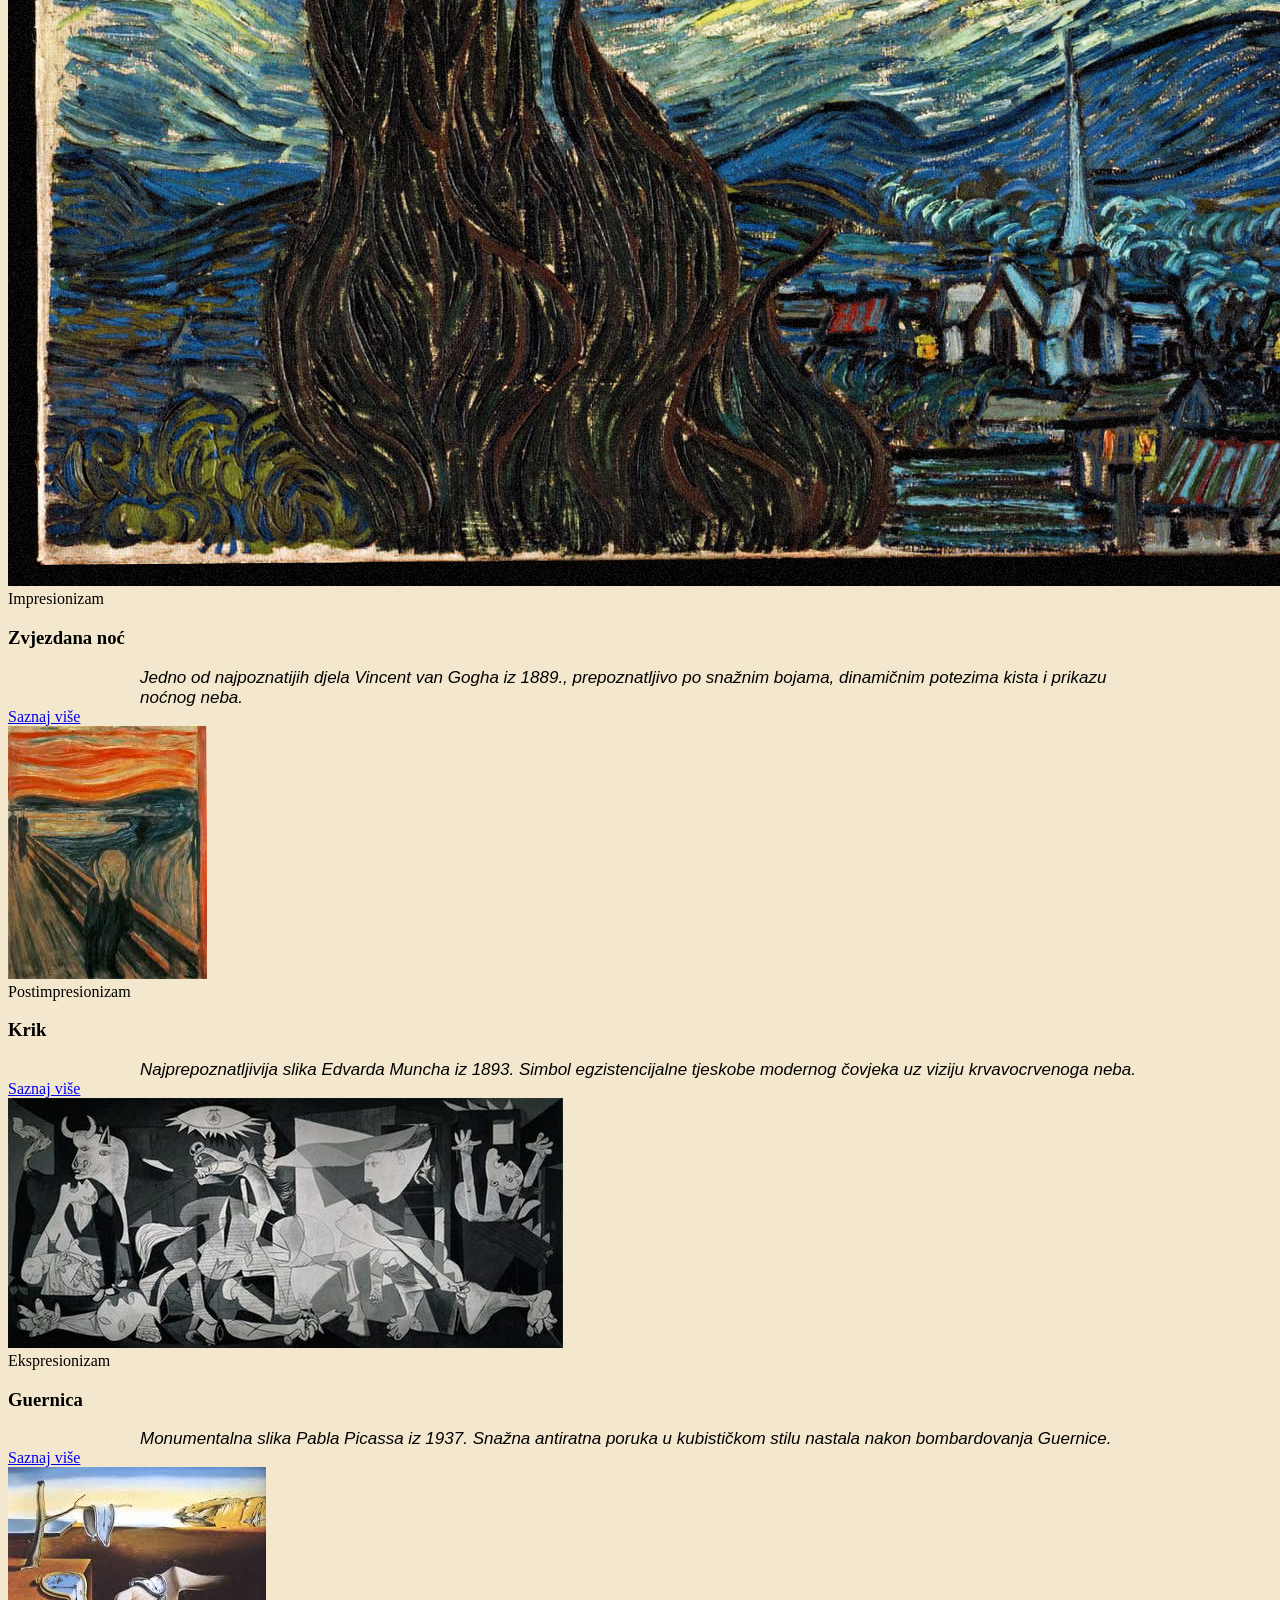
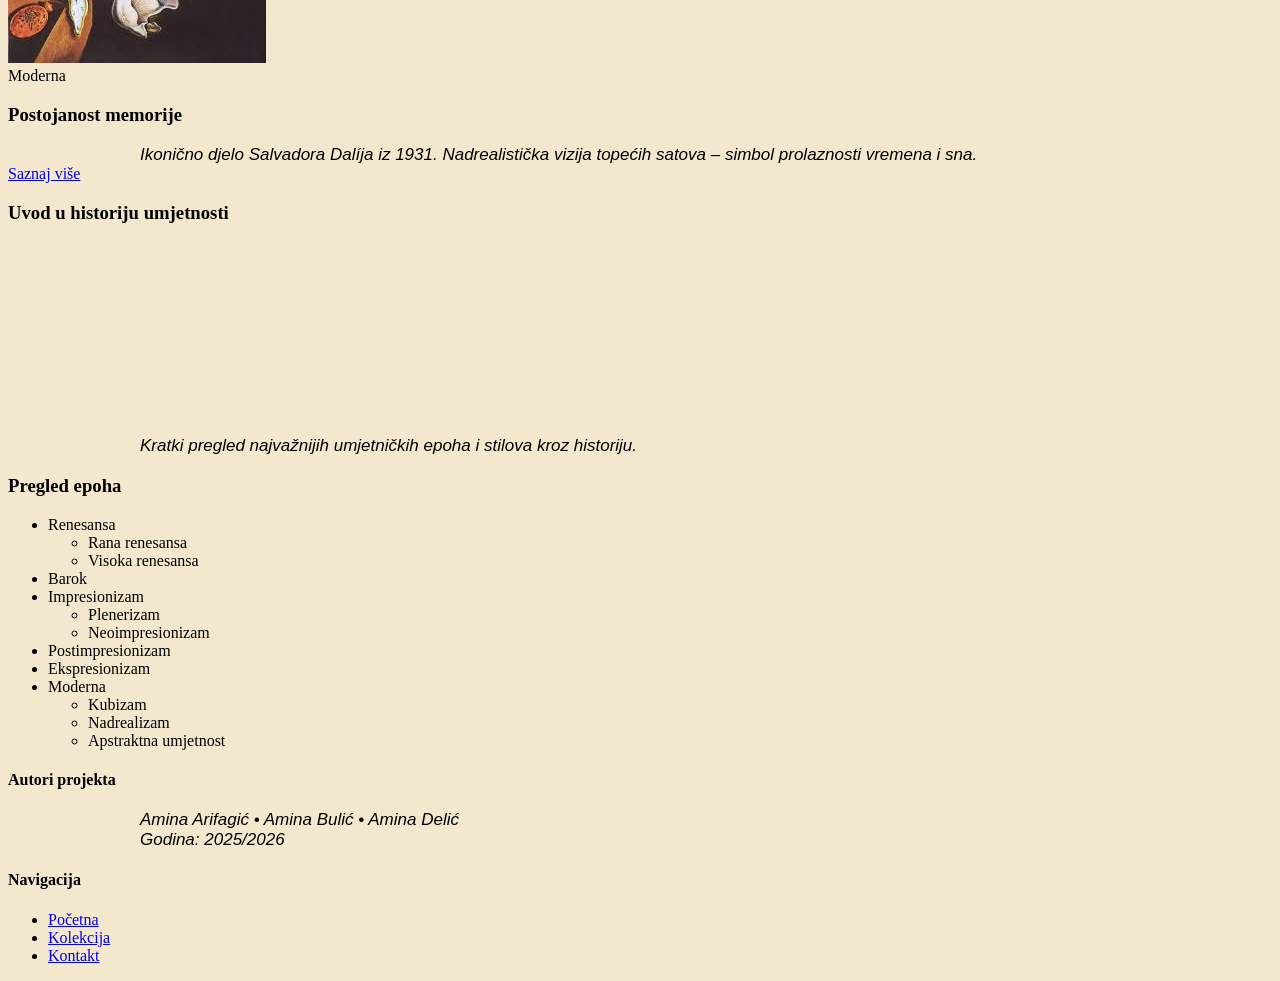
==== commit c0d52947: "Dodan HTML kod za footer sekciju" ====
--- a/index.html
+++ b/index.html
@@ -165,8 +165,23 @@
         </li>
       </ul>
     </aside>
-
   </div>
 
+  <footer>
+    <section class="footer-autori">
+      <h4>Autori projekta</h4>
+      <p>Amina Arifagić &bull; Amina Bulić &bull; Amina Delić</p>
+      <p>Godina: 2025/2026</p>
+    </section>
+    <section class="footer-nav">
+      <h4>Navigacija</h4>
+      <ul>
+        <li><a href="index.html">Početna</a></li>
+        <li><a href="sadrzaj.html">Kolekcija</a></li>
+        <li><a href="kontakt.html">Kontakt</a></li>
+      </ul>
+    </section>
+  </footer>
+  <script src="js/tptpskripte.js"></script>
 </body>
 </html>
--- a/css/tptpstil.css
+++ b/css/tptpstil.css
@@ -0,0 +1,93 @@
+body{
+    background-color:#f1e4c6d7;
+}
+nav { 
+  background-color: #000000; 
+  position: sticky;
+  top:0;          
+  z-index: 1000;            
+}
+nav .logo {
+  height: 50px;          
+  width: auto;
+  vertical-align:middle;
+}
+.navbar { 
+  list-style: none;          
+  display: flex;             
+  justify-content: center;   
+}
+
+.navbar li { 
+  position:relative;       
+}
+
+.navbar li a { 
+  color: #ffffff;               
+text-decoration: none;  
+  padding: 10px 30px;        
+  display: block;            
+  font-family:'Trebuchet MS', 'Lucida Sans Unicode', 'Lucida Grande', 'Lucida Sans', Arial, sans-serif;
+  font-style: italic;
+}
+.navbar li a:hover { /*Upotreba AI-hover efekat*/
+  background-color: #585a5c; 
+}
+
+/* Dropdown meni */
+.dropdown {
+  display: none;             
+  position: absolute;        
+  top: 100%;        
+  left: 0;          
+  background-color: #000000; 
+  list-style: none;          
+  margin: 0;       
+  padding: 0;      
+  min-width: 176px;          
+}
+
+
+.dropdown li a { 
+  padding: 15px;             
+  color: #fff;               
+}
+
+.dropdown li a:hover { 
+  background-color: #515457; 
+}
+
+.navbar li:hover .dropdown { 
+  display: block;            
+}
+/* Naslovi */
+h1 {
+    font-family:'Trebuchet MS', 'Lucida Sans Unicode', 'Lucida Grande', 'Lucida Sans', Arial, sans-serif;
+  text-align: center;
+  color: #c9a351d7;
+  margin-top: 80px;
+  margin-bottom: 20px;
+  font-size:60px;
+  letter-spacing: 2px;
+}
+
+h2 {
+    font-family: 'Trebuchet MS', 'Lucida Sans Unicode', 'Lucida Grande', 'Lucida Sans', Arial, sans-serif;
+  text-align: center;
+  color: #443514d7;
+  margin-bottom: 50px;
+  font-size:25px;
+  font-style: italic;
+}
+
+/* Paragraf */
+p {
+  max-width: 1000px;
+  margin: auto;
+  text-align: match-parent;
+  font-size: 17px;
+  font-family:'Lucida Sans', 'Lucida Sans Regular', 'Lucida Grande', 'Lucida Sans Unicode', Geneva, Verdana, sans-serif;
+  font-style: italic;
+}
+
+
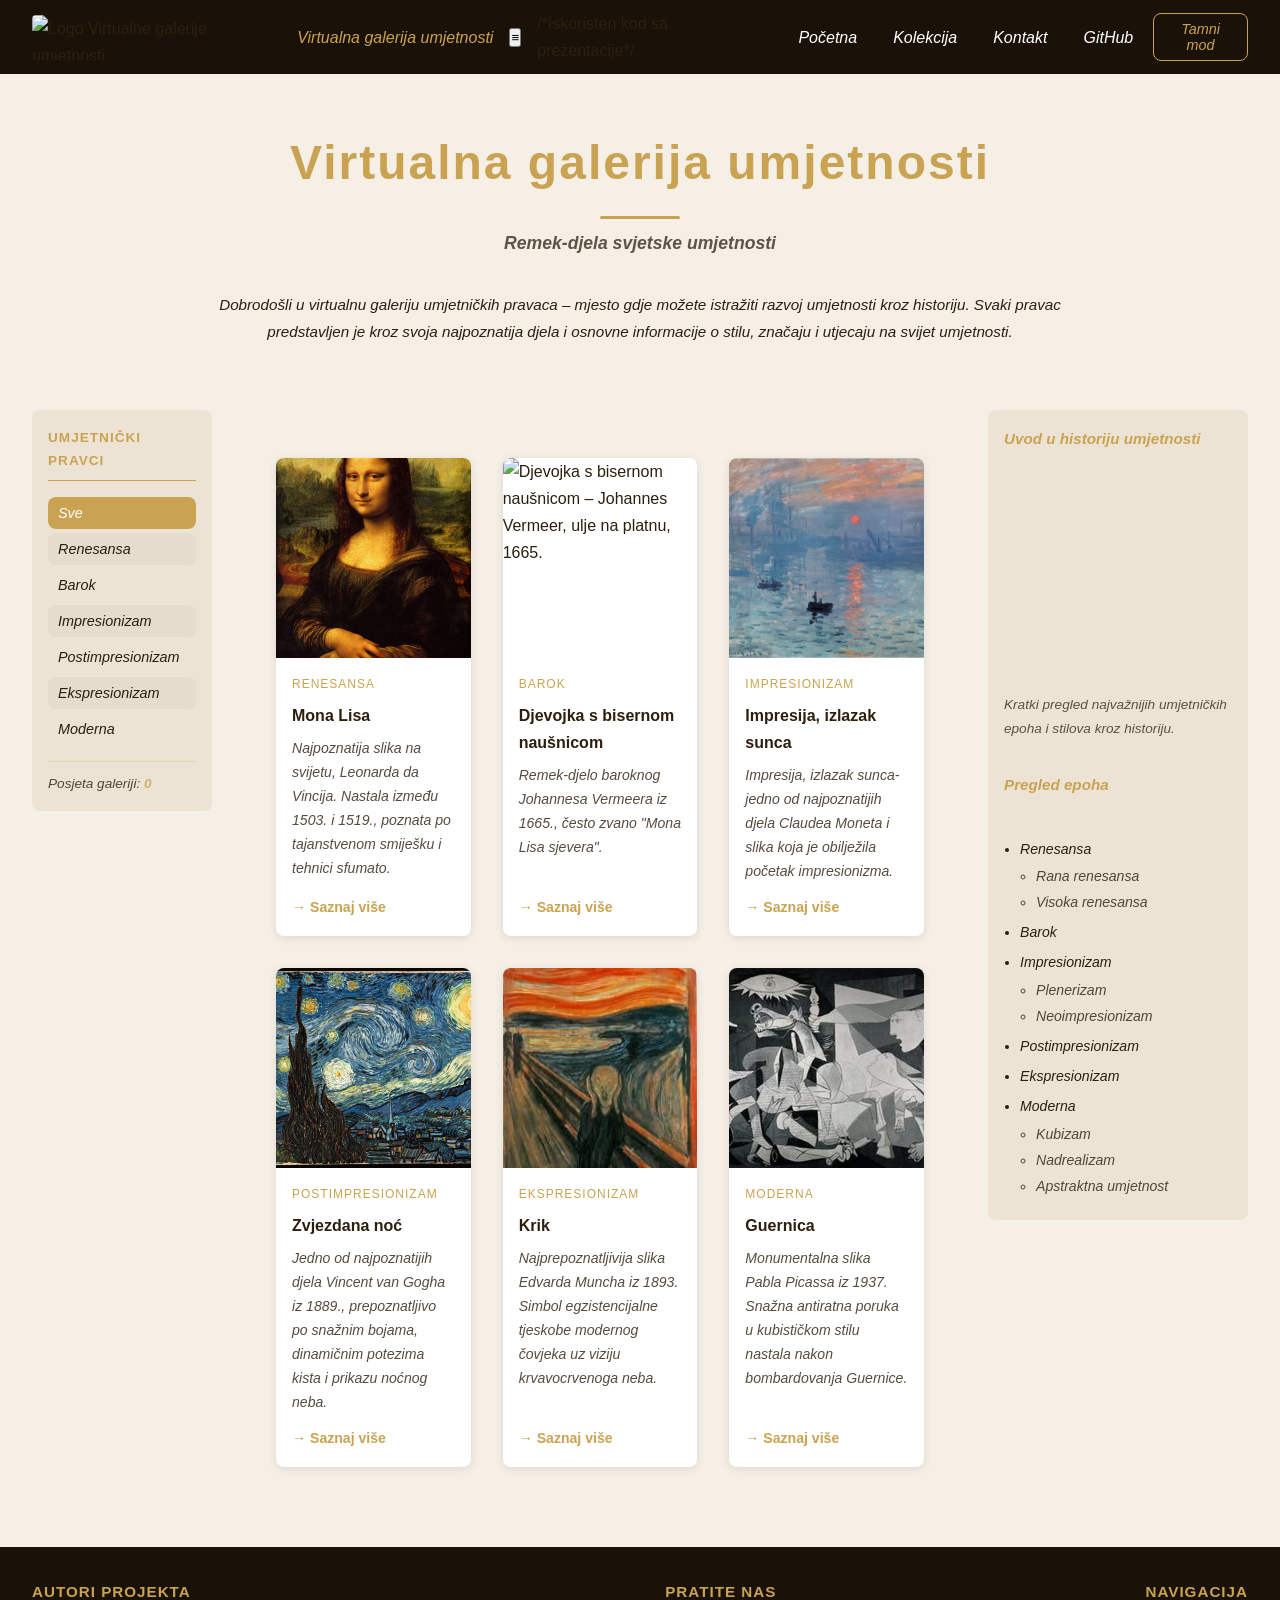
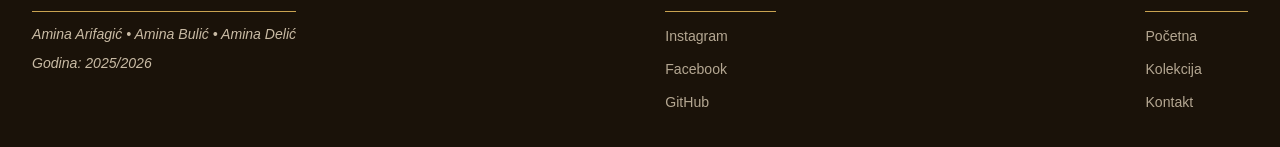
==== commit ead4bafd: "Uređjen HTML kod(dodan dio za hamburger meni, promijenjen video, zamijenjene slike na karticama, dod" ====
--- a/index.html
+++ b/index.html
@@ -11,10 +11,11 @@
 
   <header>
     <picture>
+       <source srcset="slike/Logo.webp" type="image/webp">
       <img src="slike/Logo.jpeg" alt="Logo Virtualne galerije umjetnosti" class="logo">
     </picture>
     <span class="site-naziv">Virtualna galerija umjetnosti</span>
-
+    <button id="hamburger" aria-label="Otvori meni">≡</button> /*Iskoristen kod sa prezentacije*/
     <nav aria-label="Glavna navigacija">
       <ul class="navbar">
         <li><a href="index.html">Početna</a></li>
@@ -79,45 +80,44 @@
         </article>
 
         <article class="kartica" data-kategorija="impresionizam">
-          <img src="slike/Zvjezdana_noc.jpg" alt="Zvjezdana noć – Vincent van Gogh, ulje na platnu, 1889." loading="lazy">
+          <img src="slike/impresija.jpg" alt="Impresija, izlazak sunca – Claude Monet, ulje na platnu, 1872." loading="lazy">
           <div class="kartica-sadrzaj">
             <span class="kartica-tag">Impresionizam</span>
-            <h3>Zvjezdana noć</h3>
-            <p>Jedno od najpoznatijih djela Vincent van Gogha iz 1889., prepoznatljivo po snažnim bojama, 
-              dinamičnim potezima kista i prikazu noćnog neba.</p>
+            <h3>Impresija, izlazak sunca</h3>
+            <p>Impresija, izlazak sunca-jedno od najpoznatijih djela Claudea Moneta i slika koja je obilježila početak impresionizma.</p>
             <a href="sadrzaj.html#impresionizam">Saznaj više</a>
           </div>
         </article>
 
         <article class="kartica" data-kategorija="postimpresionizam">
-          <img src="slike/Krik.jpg" alt="Krik – Edvard Munch, tempera i pastel, 1893." loading="lazy">
+          <img src="slike/Zvjezdana_noc.jpg" alt="Zvjezdana noć – Vincent van Gogh, ulje na platnu, 1889." loading="lazy">
           <div class="kartica-sadrzaj">
             <span class="kartica-tag">Postimpresionizam</span>
-            <h3>Krik</h3>
-            <p>Najprepoznatljivija slika Edvarda Muncha iz 1893. Simbol egzistencijalne
-              tjeskobe modernog čovjeka uz viziju krvavocrvenoga neba.</p>
+            <h3>Zvjezdana noć</h3>
+            <p>Jedno od najpoznatijih djela Vincent van Gogha iz 1889., prepoznatljivo po snažnim bojama, 
+              dinamičnim potezima kista i prikazu noćnog neba.</p>
             <a href="sadrzaj.html#postimpresionizam">Saznaj više</a>
           </div>
         </article>
 
         <article class="kartica" data-kategorija="ekspresionizam">
-          <img src="slike/Guernica.jpg" alt="Guernica – Pablo Picasso, ulje na platnu, 1937." loading="lazy">
+          <img src="slike/Krik.jpg" alt="Krik – Edvard Munch, tempera i pastel, 1893." loading="lazy">
           <div class="kartica-sadrzaj">
             <span class="kartica-tag">Ekspresionizam</span>
-            <h3>Guernica</h3>
-            <p>Monumentalna slika Pabla Picassa iz 1937. Snažna antiratna poruka
-              u kubističkom stilu nastala nakon bombardovanja Guernice.</p>
+            <h3>Krik</h3>
+            <p>Najprepoznatljivija slika Edvarda Muncha iz 1893. Simbol egzistencijalne
+              tjeskobe modernog čovjeka uz viziju krvavocrvenoga neba.</p>
             <a href="sadrzaj.html#ekspresionizam">Saznaj više</a>
           </div>
         </article>
 
         <article class="kartica" data-kategorija="moderna">
-          <img src="slike/Postojanost_memorije.jpg" alt="Postojanost memorije – Salvador Dalí, ulje na platnu, 1931." loading="lazy">
+          <img src="slike/Guernica.jpg" alt="Guernica – Pablo Picasso, ulje na platnu, 1937." loading="lazy">
           <div class="kartica-sadrzaj">
             <span class="kartica-tag">Moderna</span>
-            <h3>Postojanost memorije</h3>
-            <p>Ikonično djelo Salvadora Dalíja iz 1931. Nadrealistička vizija topećih
-              satova – simbol prolaznosti vremena i sna.</p>
+            <h3>Guernica</h3>
+            <p>Monumentalna slika Pabla Picassa iz 1937. Snažna antiratna poruka
+              u kubističkom stilu nastala nakon bombardovanja Guernice.</p>
             <a href="sadrzaj.html#moderna">Saznaj više</a>
           </div>
         </article>
@@ -130,7 +130,7 @@
       <iframe
         width="100%"
         height="190"
-        src="https://www.youtube.com/watch?v=hXBvN475dwo"
+        src="https://www.youtube.com/embed/hXBvN475dwo?si=q9VA6-2UH9UGKezu"
         title="Uvod u historiju svjetske umjetnosti"
         frameborder="0"
         allow="accelerometer; autoplay; clipboard-write; encrypted-media; gyroscope; picture-in-picture"
@@ -173,6 +173,16 @@
       <p>Amina Arifagić &bull; Amina Bulić &bull; Amina Delić</p>
       <p>Godina: 2025/2026</p>
     </section>
+
+    <section class="footer-linkovi">
+      <h4>Pratite nas</h4>
+      <ul>
+        <li><a href="https://www.instagram.com/museelouvre/" target="_blank" rel="noopener">Instagram</a></li>
+        <li><a href="https://www.facebook.com/museedulouvre/" target="_blank" rel="noopener">Facebook</a></li>
+        <li><a href="https://github.com/aminadelic/Grupa11-TPTP-2026" target="_blank" rel="noopener">GitHub</a></li>
+      </ul>
+    </section>
+
     <section class="footer-nav">
       <h4>Navigacija</h4>
       <ul>
--- a/css/tptpstil.css
+++ b/css/tptpstil.css
@@ -1,93 +1,940 @@
-body{
-    background-color:#f1e4c6d7;
-}
-nav { 
-  background-color: #000000; 
+/*Varijable*/
+:root {
+  --boja-pozadina: #f5efe6;
+  --boja-tekst: #2c1f0e;
+  --boja-zlatna: #c9a351;
+  --boja-nav: #1a1209;
+  --boja-kartica: #ffffff;
+  --boja-sidebar: #ede3d4;
+  --boja-footer: #1a1209;
+  --boja-footer-tekst: #e8d9c0;
+
+  --font-glavni: 'Trebuchet MS', Arial, sans-serif;
+  --font-tijelo: 'Lucida Sans', Geneva, Verdana, sans-serif;
+
+  --razmak-m: 16px;
+  --razmak-l: 32px;
+
+  --radijus: 8px;
+  --tranzicija: 0.3s ease;
+}
+
+/*Tamni mod*/
+body.tamni-mod {
+  --boja-pozadina: #1a1209;
+  --boja-tekst: #e8d9c0;
+  --boja-kartica: #2a1e10;
+  --boja-sidebar: #231810;
+}
+
+@media (prefers-color-scheme: dark) {
+  :root {
+    --boja-pozadina: #1a1209;
+    --boja-tekst: #e8d9c0;
+    --boja-kartica: #2a1e10;
+    --boja-sidebar: #231810;
+  }
+}
+/*Osnovni stilovi*/
+*, *::before, *::after {  /*Iskoristen prijedlog Ai*/
+  box-sizing: border-box;
+  margin: 0;
+  padding: 0;
+}
+
+html {
+  scroll-behavior: smooth;
+}
+
+body {
+  background-color: var(--boja-pozadina);
+  color: var(--boja-tekst);
+  font-family: var(--font-tijelo);
+  line-height: 1.7;
+  transition: background-color var(--tranzicija), color var(--tranzicija);
+}
+
+img {
+  max-width: 100%;
+  height: auto;
+  display: block;
+}
+
+ul {
+  list-style: none;
+}
+
+a {
+  color: var(--boja-zlatna);
+  text-decoration: none;
+  transition: color var(--tranzicija);
+}
+
+a:hover,
+a:focus {
+  text-decoration: underline;
+}
+/*Header*/
+header {
+  background-color: var(--boja-nav);
   position: sticky;
-  top:0;          
-  z-index: 1000;            
-}
-nav .logo {
-  height: 50px;          
+  top: 0;
+  z-index: 100;
+  display: flex;
+  align-items: center;
+  gap: var(--razmak-m);
+  padding: 10px var(--razmak-l);
+}
+
+.logo {
+  height: 45px;
   width: auto;
-  vertical-align:middle;
-}
-.navbar { 
-  list-style: none;          
-  display: flex;             
-  justify-content: center;   
-}
-
-.navbar li { 
-  position:relative;       
-}
-
-.navbar li a { 
-  color: #ffffff;               
-text-decoration: none;  
-  padding: 10px 30px;        
-  display: block;            
-  font-family:'Trebuchet MS', 'Lucida Sans Unicode', 'Lucida Grande', 'Lucida Sans', Arial, sans-serif;
-  font-style: italic;
-}
-.navbar li a:hover { /*Upotreba AI-hover efekat*/
-  background-color: #585a5c; 
-}
-
-/* Dropdown meni */
-.dropdown {
-  display: none;             
-  position: absolute;        
-  top: 100%;        
-  left: 0;          
-  background-color: #000000; 
-  list-style: none;          
-  margin: 0;       
-  padding: 0;      
-  min-width: 176px;          
-}
-
-
-.dropdown li a { 
-  padding: 15px;             
-  color: #fff;               
-}
-
-.dropdown li a:hover { 
-  background-color: #515457; 
-}
-
-.navbar li:hover .dropdown { 
-  display: block;            
-}
-/* Naslovi */
-h1 {
-    font-family:'Trebuchet MS', 'Lucida Sans Unicode', 'Lucida Grande', 'Lucida Sans', Arial, sans-serif;
+  border-radius: 4px;
+}
+
+.site-naziv {
+  color: var(--boja-zlatna);
+  font-family: var(--font-glavni);
+  font-style: italic;
+  font-size: 1rem;
+  white-space: nowrap;
+}
+
+header nav {
+  margin-left: auto;
+}
+
+.navbar {
+  display: flex;
+  align-items: center;
+  gap: 4px;
+}
+
+.navbar a {
+  color: #fff;
+  padding: 8px 16px;
+  display: block;
+  font-family: var(--font-glavni);
+  font-style: italic;
+  border-radius: var(--radijus);
+  transition: background-color var(--tranzicija);
+}
+
+.navbar a:hover,
+.navbar a:focus {
+  background-color: #333;
+  color: var(--boja-zlatna);
+  text-decoration: none;
+}
+
+.dugme-tema {
+  background: transparent;
+  border: 1px solid var(--boja-zlatna);
+  color: var(--boja-zlatna);
+  padding: 7px 14px;
+  font-family: var(--font-glavni);
+  font-style: italic;
+  cursor: pointer;
+  border-radius: var(--radijus);
+  font-size: 0.9rem;
+  transition: background-color var(--tranzicija), color var(--tranzicija);
+}
+
+.dugme-tema:hover,
+.dugme-tema:focus {
+  background-color: var(--boja-zlatna);
+  color: #000;
+}
+/*Glavni sadrzaj*/
+.hero {
   text-align: center;
-  color: #c9a351d7;
-  margin-top: 80px;
-  margin-bottom: 20px;
-  font-size:60px;
+  padding: 60px var(--razmak-l) var(--razmak-l);
+  animation: fadeIn 1s ease;
+}
+
+@keyframes fadeIn {  /*AI prijedlog animacije*/
+  from { opacity: 0; transform: translateY(20px); }
+  to   { opacity: 1; transform: translateY(0); }
+}
+
+.hero h1 {
+  font-family: var(--font-glavni);
+  font-size: clamp(1.8rem, 4vw, 3rem);
+  color: var(--boja-zlatna);
   letter-spacing: 2px;
-}
-
-h2 {
-    font-family: 'Trebuchet MS', 'Lucida Sans Unicode', 'Lucida Grande', 'Lucida Sans', Arial, sans-serif;
+  margin-bottom: 10px;
+}
+
+.hero h1::after {
+  content: '';
+  display: block;
+  width: 80px;
+  height: 3px;
+  background-color: var(--boja-zlatna);
+  margin: 12px auto 0;
+  border-radius: 2px;
+}
+
+.hero h2 {
+  font-family: var(--font-glavni);
+  font-style: italic;
+  font-size: 1.1rem;
+  margin-bottom: var(--razmak-l);
+  opacity: 0.75;
+}
+
+.hero p {
+  max-width: 750px;
+  margin: 0 auto;
+  font-style: italic;
+  font-size: 0.95rem;
+}
+/*Wrapper*/
+.stranica-wrapper {
+  display: flex;
+  gap: var(--razmak-l);
+  max-width: 1300px;
+  margin: 0 auto;
+  padding: var(--razmak-l);
+  align-items: flex-start;
+}
+/*Lijevi sidebar*/
+.lijevi-sidebar {
+  width: 180px;
+  flex-shrink: 0;
+  background-color: var(--boja-sidebar);
+  border-radius: var(--radijus);
+  padding: var(--razmak-m);
+  position: sticky;
+  top: 70px;
+}
+
+.lijevi-sidebar h3 {
+  font-family: var(--font-glavni);
+  font-size: 0.85rem;
+  text-transform: uppercase;
+  letter-spacing: 1px;
+  color: var(--boja-zlatna);
+  margin-bottom: var(--razmak-m);
+  padding-bottom: 8px;
+  border-bottom: 1px solid var(--boja-zlatna);
+}
+
+.lijevi-sidebar ul {
+  display: flex;
+  flex-direction: column;
+  gap: 4px;
+}
+
+.filter-btn {
+  width: 100%;
+  text-align: left;
+  background: transparent;
+  border: none;
+  color: var(--boja-tekst);
+  padding: 8px 10px;
+  font-family: var(--font-glavni);
+  font-style: italic;
+  cursor: pointer;
+  border-radius: var(--radijus);
+  font-size: 0.9rem;
+  transition: background-color var(--tranzicija);
+}
+
+.filter-btn:hover,
+.filter-btn:focus {
+  background-color: rgba(201, 163, 81, 0.15);
+}
+
+.filter-btn.aktivan {
+  background-color: var(--boja-zlatna);
+  color: #fff;
+}
+
+.lijevi-sidebar li:nth-child(even) .filter-btn:not(.aktivan) {
+  background-color: rgba(0, 0, 0, 0.03);
+}
+
+.broj-posjeta {
+  margin-top: var(--razmak-m);
+  padding-top: 10px;
+  border-top: 1px solid rgba(201, 163, 81, 0.3);
+  font-size: 0.85rem;
+  font-style: italic;
+  opacity: 0.8;
+}
+
+.broj-posjeta strong {
+  color: var(--boja-zlatna);
+}
+/*CSS grid za kartice*/
+main {
+  flex: 1;
+  min-width: 0;
+}
+
+#mrezaKartica {
+  display: grid;
+  grid-template-columns: repeat(3, 1fr);
+  gap: var(--razmak-l);
+}
+
+.kartica {
+  background-color: var(--boja-kartica);
+  border-radius: var(--radijus);
+  box-shadow: 0 2px 10px rgba(0, 0, 0, 0.1);
+  overflow: hidden;
+  display: flex;
+  flex-direction: column;
+  transition: transform var(--tranzicija), box-shadow var(--tranzicija);
+}
+
+.kartica:hover {
+  transform: translateY(-4px);
+  box-shadow: 0 8px 24px rgba(201, 163, 81, 0.2);
+}
+
+.kartica img {
+  width: 100%;
+  height: 200px;
+  object-fit: cover;
+}
+
+.kartica-sadrzaj {
+  padding: var(--razmak-m);
+  display: flex;
+  flex-direction: column;
+  gap: 8px;
+  flex: 1;
+}
+
+.kartica-tag {
+  font-size: 0.75rem;
+  font-family: var(--font-glavni);
+  text-transform: uppercase;
+  letter-spacing: 1px;
+  color: var(--boja-zlatna);
+}
+
+.kartica h3 {
+  font-family: var(--font-glavni);
+  font-size: 1rem;
+}
+
+.kartica p {
+  font-size: 0.88rem;
+  font-style: italic;
+  opacity: 0.8;
+  flex: 1;
+}
+
+.kartica a {
+  font-family: var(--font-glavni);
+  font-size: 0.88rem;
+  font-weight: bold;
+  margin-top: 4px;
+}
+
+.kartica a::before {
+  content: '→ ';
+}
+
+.kartica.sakrivena {
+  display: none;
+}
+
+.nema-rezultata {
+  display: none;
   text-align: center;
-  color: #443514d7;
-  margin-bottom: 50px;
-  font-size:25px;
-  font-style: italic;
-}
-
-/* Paragraf */
-p {
-  max-width: 1000px;
-  margin: auto;
-  text-align: match-parent;
-  font-size: 17px;
-  font-family:'Lucida Sans', 'Lucida Sans Regular', 'Lucida Grande', 'Lucida Sans Unicode', Geneva, Verdana, sans-serif;
-  font-style: italic;
-}
-
-
+  padding: var(--razmak-l);
+  font-style: italic;
+  opacity: 0.6;
+}
+
+/*Aside*/
+aside {
+  width: 260px;
+  flex-shrink: 0;
+  background-color: var(--boja-sidebar);
+  border-radius: var(--radijus);
+  padding: var(--razmak-m);
+  display: flex;
+  flex-direction: column;
+  gap: var(--razmak-l);
+}
+
+aside h3 {
+  font-family: var(--font-glavni);
+  color: var(--boja-zlatna);
+  font-size: 0.95rem;
+  font-style: italic;
+  margin-bottom: 8px;
+}
+
+aside iframe {
+  border-radius: var(--radijus);
+}
+
+aside > p {
+  font-size: 0.85rem;
+  font-style: italic;
+  opacity: 0.75;
+  margin-top: -20px;
+}
+
+.pravci-lista {
+  list-style: disc;
+  padding-left: var(--razmak-m);
+  font-size: 0.88rem;
+  font-style: italic;
+}
+
+.pravci-lista > li {
+  margin-bottom: 6px;
+}
+
+.pravci-lista ul {
+  list-style: circle;
+  padding-left: var(--razmak-m);
+  margin-top: 4px;
+}
+
+.pravci-lista ul li {
+  margin-bottom: 2px;
+  opacity: 0.8;
+}
+/*Footer*/
+footer {
+  background-color: var(--boja-footer);
+  color: var(--boja-footer-tekst);
+  padding: var(--razmak-l);
+  margin-top: var(--razmak-l);
+  display: flex;
+  flex-wrap: wrap;
+  gap: var(--razmak-l);
+  justify-content: space-between;
+}
+
+footer h4 {
+  font-family: var(--font-glavni);
+  color: var(--boja-zlatna);
+  font-size: 0.85rem;
+  text-transform: uppercase;
+  letter-spacing: 1px;
+  margin-bottom: 10px;
+}
+
+footer p {
+  font-size: 0.85rem;
+  font-style: italic;
+  opacity: 0.75;
+  margin-bottom: 4px;
+}
+
+footer ul {
+  display: flex;
+  flex-direction: column;
+  gap: 6px;
+}
+
+footer a {
+  color: var(--boja-footer-tekst);
+  font-size: 0.88rem;
+  opacity: 0.75;
+  transition: color var(--tranzicija), opacity var(--tranzicija);
+}
+
+footer a:hover,
+footer a:focus {
+  color: var(--boja-zlatna);
+  opacity: 1;
+  text-decoration: none;
+}
+
+/*Media queries*/
+@media (max-width: 900px) {
+  #mrezaKartica {
+    grid-template-columns: repeat(2, 1fr);
+  }
+
+  .stranica-wrapper {
+    flex-wrap: wrap;
+  }
+
+  .lijevi-sidebar {
+    width: 100%;
+    position: static;
+  }
+
+  .lijevi-sidebar ul {
+    flex-direction: row;
+    flex-wrap: wrap;
+  }
+
+  .filter-btn {
+    width: auto;
+  }
+
+  aside {
+    width: 100%;
+    flex-direction: row;
+    flex-wrap: wrap;
+  }
+
+  header {
+    flex-wrap: wrap;
+    padding: 8px var(--razmak-m);
+  }
+}
+
+@media (max-width: 600px) {
+  #mrezaKartica {
+    grid-template-columns: 1fr;
+  }
+
+  .navbar {
+    flex-wrap: wrap;
+    justify-content: center;
+  }
+
+  .hero {
+    padding: 40px var(--razmak-m) var(--razmak-m);
+  }
+
+  .stranica-wrapper {
+    padding: var(--razmak-m);
+  }
+
+  footer {
+    flex-direction: column;
+    gap: var(--razmak-m);
+  }
+}
+
+
+/* ------ NAVIGACIJA PRAVCI ------ */
+
+#navigacija-pravci {
+  max-width: 1300px;
+  margin: var(--razmak-l) auto var(--razmak-m);
+  padding: var(--razmak-m) var(--razmak-l);
+  background-color: var(--boja-sidebar);
+  border-radius: var(--radijus);
+  border-left: 4px solid var(--boja-zlatna);
+}
+
+#navigacija-pravci h2 {
+  font-family: var(--font-glavni);
+  color: var(--boja-zlatna);
+  font-size: 1.1rem;
+  margin-bottom: 8px;
+}
+
+#navigacija-pravci p {
+  font-size: 0.9rem;
+  margin-bottom: 10px;
+  opacity: 0.8;
+}
+
+#navigacija-pravci nav ul {
+  display: flex;
+  flex-wrap: wrap;
+  gap: 8px;
+}
+
+#navigacija-pravci nav ul li a {
+  display: inline-block;
+  padding: 6px 14px;
+  background-color: var(--boja-nav);
+  color: var(--boja-zlatna);
+  border: 1px solid var(--boja-zlatna);
+  border-radius: var(--radijus);
+  font-family: var(--font-glavni);
+  font-size: 0.88rem;
+  transition: background-color var(--tranzicija), color var(--tranzicija);
+}
+
+#navigacija-pravci nav ul li a:hover,
+#navigacija-pravci nav ul li a:focus {
+  background-color: var(--boja-zlatna);
+  color: #000;
+  text-decoration: none;
+}
+
+
+/* ------ SEKCIJE PRAVACA ------ */
+
+body > section,
+body section[id] {
+  max-width: 1300px;
+  margin: var(--razmak-l) auto 0;
+  padding: var(--razmak-m) var(--razmak-l);
+}
+
+section[id] > h2:first-child {
+  font-family: var(--font-glavni);
+  font-size: clamp(1.3rem, 2.5vw, 1.8rem);
+  color: var(--boja-zlatna);
+  margin-bottom: 10px;
+  padding-bottom: 6px;
+  border-bottom: 2px solid var(--boja-zlatna);
+}
+
+section[id] > p {
+  max-width: 900px;
+  font-size: 0.95rem;
+  margin-bottom: var(--razmak-m);
+  line-height: 1.8;
+}
+
+
+/* ------ LISTA PREDSTAVNIKA ------ */
+
+ul[class^="glavna-lista"] {
+  margin: var(--razmak-m) 0;
+  padding-left: var(--razmak-m);
+}
+
+ul[class^="glavna-lista"] > li {
+  margin-bottom: 10px;
+  font-size: 0.95rem;
+}
+
+ul[class^="glavna-lista"] > li > ul {
+  padding-left: var(--razmak-m);
+  margin-top: 4px;
+}
+
+ul[class^="glavna-lista"] > li > ul > li {
+  position: relative;
+  padding-left: 14px;
+  font-size: 0.9rem;
+  line-height: 1.7;
+  opacity: 0.85;
+}
+
+ul[class^="glavna-lista"] > li > ul > li::before {
+  content: '–';
+  position: absolute;
+  left: 0;
+  color: var(--boja-zlatna);
+}
+
+
+/* ------ TABELA ------ */
+
+#tabela-renesansa {
+  margin: var(--razmak-m) 0;
+}
+
+#tabela-renesansa h2 {
+  font-family: var(--font-glavni);
+  font-size: 1.1rem;
+  color: var(--boja-zlatna);
+  margin-bottom: 6px;
+}
+
+#tabela-renesansa p {
+  font-size: 0.9rem;
+  margin-bottom: 12px;
+  opacity: 0.8;
+}
+
+#tabela-renesansa table {
+  width: 100%;
+  border-collapse: collapse;
+  font-size: 0.9rem;
+  border: none;
+}
+
+#tabela-renesansa thead {
+  background-color: var(--boja-nav);
+}
+
+#tabela-renesansa thead th {
+  color: var(--boja-zlatna);
+  font-family: var(--font-glavni);
+  padding: 10px 14px;
+  text-align: left;
+  border: 1px solid var(--boja-zlatna);
+}
+
+#tabela-renesansa tbody tr {
+  transition: background-color var(--tranzicija);
+}
+
+#tabela-renesansa tbody tr:nth-child(even) {
+  background-color: var(--boja-sidebar);
+}
+
+#tabela-renesansa tbody tr:hover {
+  background-color: color-mix(in srgb, var(--boja-zlatna) 15%, transparent);
+}
+
+#tabela-renesansa tbody td {
+  padding: 9px 14px;
+  border: 1px solid color-mix(in srgb, var(--boja-zlatna) 30%, transparent);
+  vertical-align: top;
+}
+
+
+/* ------ GALERIJA KONTEJNER (kartice) ------ */
+
+.galerija-kontejner {
+  display: grid;
+  grid-template-columns: repeat(auto-fill, minmax(260px, 1fr));
+  gap: var(--razmak-l);
+  margin: var(--razmak-m) 0;
+}
+
+.umetnicko-djelo {
+  background-color: var(--boja-kartica);
+  border-radius: var(--radijus);
+  overflow: hidden;
+  box-shadow: 0 2px 8px rgba(0, 0, 0, 0.15);
+  transition: transform var(--tranzicija), box-shadow var(--tranzicija);
+  display: flex;
+  flex-direction: column;
+}
+
+.umetnicko-djelo:hover {
+  transform: translateY(-4px);
+  box-shadow: 0 6px 20px rgba(0, 0, 0, 0.25);
+}
+
+.umetnicko-djelo img {
+  width: 100%;
+  height: 220px;
+  object-fit: cover;
+}
+
+.umetnicko-djelo h3 {
+  font-family: var(--font-glavni);
+  font-size: 0.95rem;
+  color: var(--boja-zlatna);
+  padding: 12px 14px 4px;
+  line-height: 1.4;
+}
+
+.umetnicko-djelo p {
+  font-size: 0.88rem;
+  padding: 4px 14px 14px;
+  line-height: 1.7;
+  flex: 1;
+}
+
+
+/* ------ LINK "POVRATAK NA OSTALE PRAVCE" ------ */
+
+section[id] > a[href="#navigacija-pravci"] {
+  display: inline-block;
+  margin-top: var(--razmak-m);
+  font-family: var(--font-glavni);
+  font-size: 0.85rem;
+  color: var(--boja-zlatna);
+  border: 1px solid var(--boja-zlatna);
+  padding: 5px 12px;
+  border-radius: var(--radijus);
+  transition: background-color var(--tranzicija), color var(--tranzicija);
+}
+
+section[id] > a[href="#navigacija-pravci"]:hover,
+section[id] > a[href="#navigacija-pravci"]:focus {
+  background-color: var(--boja-zlatna);
+  color: #000;
+  text-decoration: none;
+}
+
+
+/* ------ RESPONZIVNOST ------ */
+
+/* Tablet (600px - 900px) */
+@media (min-width: 600px) and (max-width: 900px) {
+  .stranica-wrapper {
+    flex-direction: column;
+  }
+
+  .lijevi-sidebar {
+    width: 100%;
+    position: static;
+  }
+
+  aside {
+    width: 100%;
+  }
+
+  #mrezaKartica {
+    grid-template-columns: repeat(2, 1fr);
+  }
+
+  .galerija-kontejner {
+    grid-template-columns: repeat(2, 1fr);
+  }
+
+  #navigacija-pravci {
+    padding: var(--razmak-m);
+  }
+
+  #navigacija-pravci nav ul {
+    flex-direction: column;
+    gap: 6px;
+  }
+
+  body > section,
+  body section[id] {
+    padding: var(--razmak-m);
+  }
+
+  #tabela-renesansa table {
+    display: block;
+    overflow-x: auto;
+    white-space: nowrap;
+  }
+}
+
+/* Mobitel (ispod 600px) */
+@media (max-width: 600px) {
+  .stranica-wrapper {
+    flex-direction: column;
+    padding: var(--razmak-m);
+  }
+
+  .lijevi-sidebar {
+    width: 100%;
+    position: static;
+  }
+
+  aside {
+    width: 100%;
+  }
+
+  #mrezaKartica {
+    grid-template-columns: 1fr;
+  }
+
+  .galerija-kontejner {
+    grid-template-columns: 1fr;
+  }
+
+  header {
+    flex-wrap: wrap;
+    gap: 8px;
+  }
+
+  .navbar {
+    flex-wrap: wrap;
+  }
+
+  #navigacija-pravci {
+    padding: var(--razmak-m);
+  }
+
+  body > section,
+  body section[id] {
+    padding: var(--razmak-m);
+  }
+
+  #tabela-renesansa table {
+    display: block;
+    overflow-x: auto;
+    white-space: nowrap;
+  }
+
+  footer {
+    flex-direction: column;
+    gap: var(--razmak-m);
+  }
+}
+
+
+/* ============================================================
+   INDIVIDUALNE POZICIJE SLIKA
+   ============================================================ */
+ 
+/* --- RENESANSA --- */
+/* Mona Lisa (1.) */
+[id="galerija-detalji renesansa"] .galerija-kontejner .umetnicko-djelo:nth-child(1) img { object-position: 30% 20%; }
+/* David (3.) */
+[id="galerija-detalji renesansa"] .galerija-kontejner .umetnicko-djelo:nth-child(3) img { object-position: 20% 20%; }
+/* Posljednja večera (4.) */
+[id="galerija-detalji renesansa"] .galerija-kontejner .umetnicko-djelo:nth-child(4) img { object-position: top; }
+/* Atinska škola (5.) */
+[id="galerija-detalji renesansa"] .galerija-kontejner .umetnicko-djelo:nth-child(5) img { object-position: top; }
+ 
+/* --- BAROK --- */
+/* Las Meninas (2.) */
+[id="galerija-detalji barok"] .galerija-kontejner .umetnicko-djelo:nth-child(2) img { object-position: bottom; }
+/* Zanos svete Tereze (4.) */
+[id="galerija-detalji barok"] .galerija-kontejner .umetnicko-djelo:nth-child(4) img { object-position: top; }
+ 
+/* --- IMPRESIONIZAM --- */
+/* Baletne plesačice (5.) */
+[id="galerija-detalji impresionizam"] .galerija-kontejner .umetnicko-djelo:nth-child(5) img { object-position: center; }
+ 
+/* --- POSTIMPRESIONIZAM --- */
+/* Suncokreti (2.) */
+[id="galerija-detalji postimpresionizam"] .galerija-kontejner .umetnicko-djelo:nth-child(2) img { object-position: top; }
+ 
+/* --- EKSPRESIONIZAM --- */
+/* Vrisak (1.) */
+[id="galerija-detalji ekspresionizam"] .galerija-kontejner .umetnicko-djelo:nth-child(1) img { object-position: bottom; }
+/* Ulica u Berlinu (4.) */
+[id="galerija-detalji ekspresionizam"] .galerija-kontejner .umetnicko-djelo:nth-child(4) img { object-position: top; }
+/* Plavi konj (5.) */
+[id="galerija-detalji ekspresionizam"] .galerija-kontejner .umetnicko-djelo:nth-child(5) img { object-position: top; }
+
+/* ============================================================
+   FOOTER
+   ============================================================ */
+ 
+footer {
+  background-color: var(--boja-footer);
+  color: var(--boja-footer-tekst);
+  margin-top: var(--razmak-l);
+  padding: var(--razmak-l);
+  display: flex;
+  justify-content: space-between;
+  align-items: flex-start;
+  gap: var(--razmak-l);
+  flex-wrap: wrap;
+}
+ 
+footer h4 {
+  font-family: var(--font-glavni);
+  color: var(--boja-zlatna);
+  font-size: 0.95rem;
+  letter-spacing: 1px;
+  margin-bottom: 10px;
+  padding-bottom: 6px;
+  border-bottom: 1px solid var(--boja-zlatna);
+}
+ 
+/* --- autori --- */
+.footer-autori p {
+  font-size: 0.88rem;
+  line-height: 1.8;
+  opacity: 0.85;
+}
+ 
+/* --- navigacija --- */
+.footer-nav ul {
+  display: flex;
+  flex-direction: column;
+  gap: 6px;
+}
+ 
+.footer-nav ul li a {
+  color: var(--boja-footer-tekst);
+  font-family: var(--font-glavni);
+  font-size: 0.88rem;
+  transition: color var(--tranzicija);
+}
+ 
+.footer-nav ul li a:hover,
+.footer-nav ul li a:focus {
+  color: var(--boja-zlatna);
+  text-decoration: none;
+}
+ 
+
+
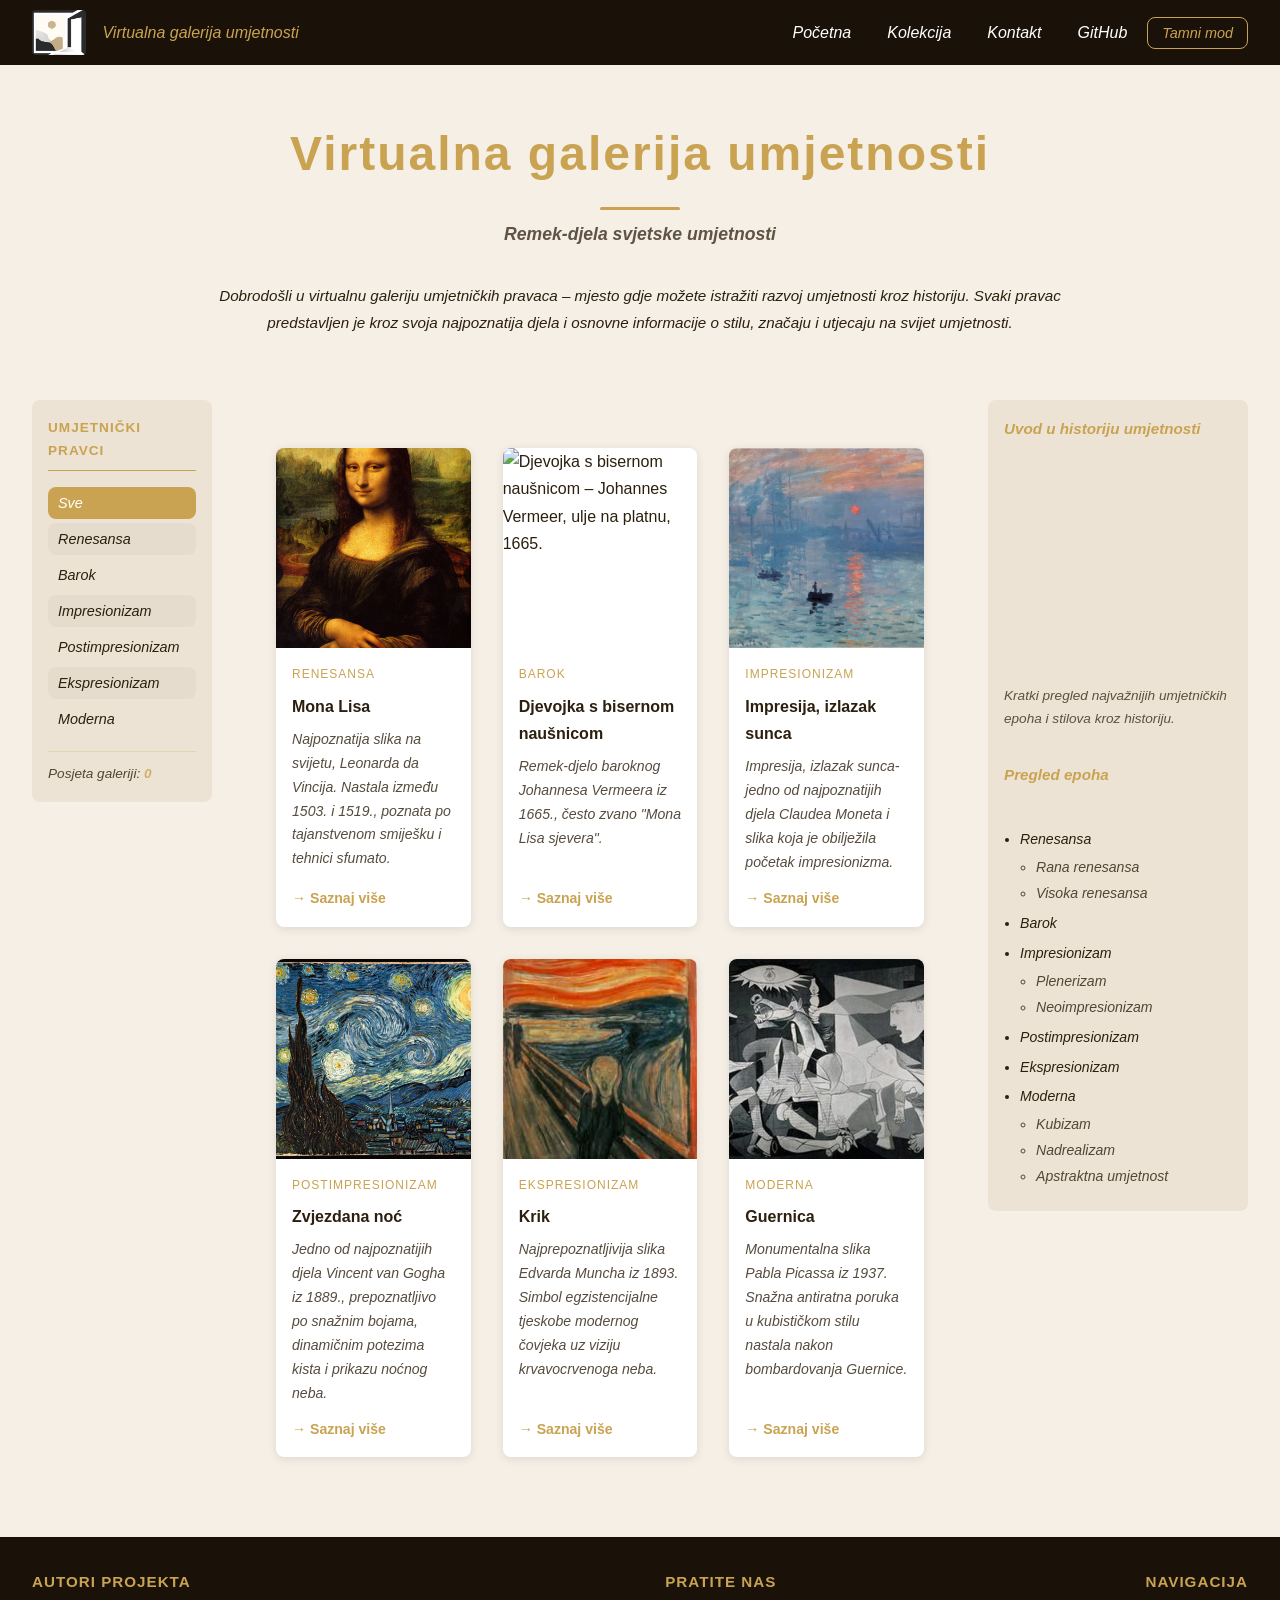
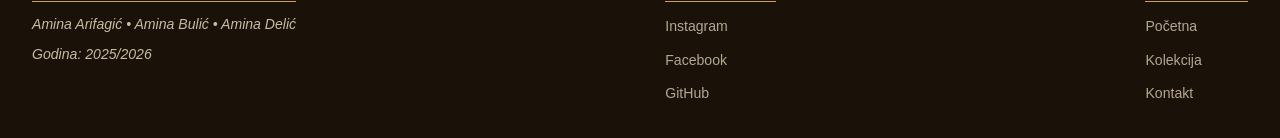
==== commit 633872af: "Uredjen HTML kod(ispravka kod source elementa, promijenjen link za video" ====
--- a/index.html
+++ b/index.html
@@ -11,11 +11,10 @@
 
   <header>
     <picture>
-       <source srcset="slike/Logo.webp" type="image/webp">
       <img src="slike/Logo.jpeg" alt="Logo Virtualne galerije umjetnosti" class="logo">
     </picture>
     <span class="site-naziv">Virtualna galerija umjetnosti</span>
-    <button id="hamburger" aria-label="Otvori meni">≡</button> /*Iskoristen kod sa prezentacije*/
+    <button id="hamburger" aria-label="Otvori meni">≡</button>  <!--Iskorišten prijedlog sa prezentacije -->
     <nav aria-label="Glavna navigacija">
       <ul class="navbar">
         <li><a href="index.html">Početna</a></li>
@@ -130,7 +129,7 @@
       <iframe
         width="100%"
         height="190"
-        src="https://www.youtube.com/embed/hXBvN475dwo?si=q9VA6-2UH9UGKezu"
+        src="https://www.youtube.com/embed/hXBvN475dwo"
         title="Uvod u historiju svjetske umjetnosti"
         frameborder="0"
         allow="accelerometer; autoplay; clipboard-write; encrypted-media; gyroscope; picture-in-picture"
--- a/css/tptpstil.css
+++ b/css/tptpstil.css
@@ -145,6 +145,11 @@
   background-color: var(--boja-zlatna);
   color: #000;
 }
+
+#hamburger {
+  display: none;
+}
+
 /*Glavni sadrzaj*/
 .hero {
   text-align: center;
@@ -453,6 +458,26 @@
 
 /*Media queries*/
 @media (max-width: 900px) {
+
+#hamburger {  /*AI prijedlog stila za hamburger meni*/
+  display: block;
+  background: transparent;
+  border: none;
+  color: var(--boja-zlatna);
+  font-size: 1.5rem;
+  cursor: pointer;
+}
+
+.navbar {
+  display: none;
+}
+
+.navbar.otvoren {
+  display: flex;
+  flex-direction: column;
+  width: 100%;
+}
+
   #mrezaKartica {
     grid-template-columns: repeat(2, 1fr);
   }
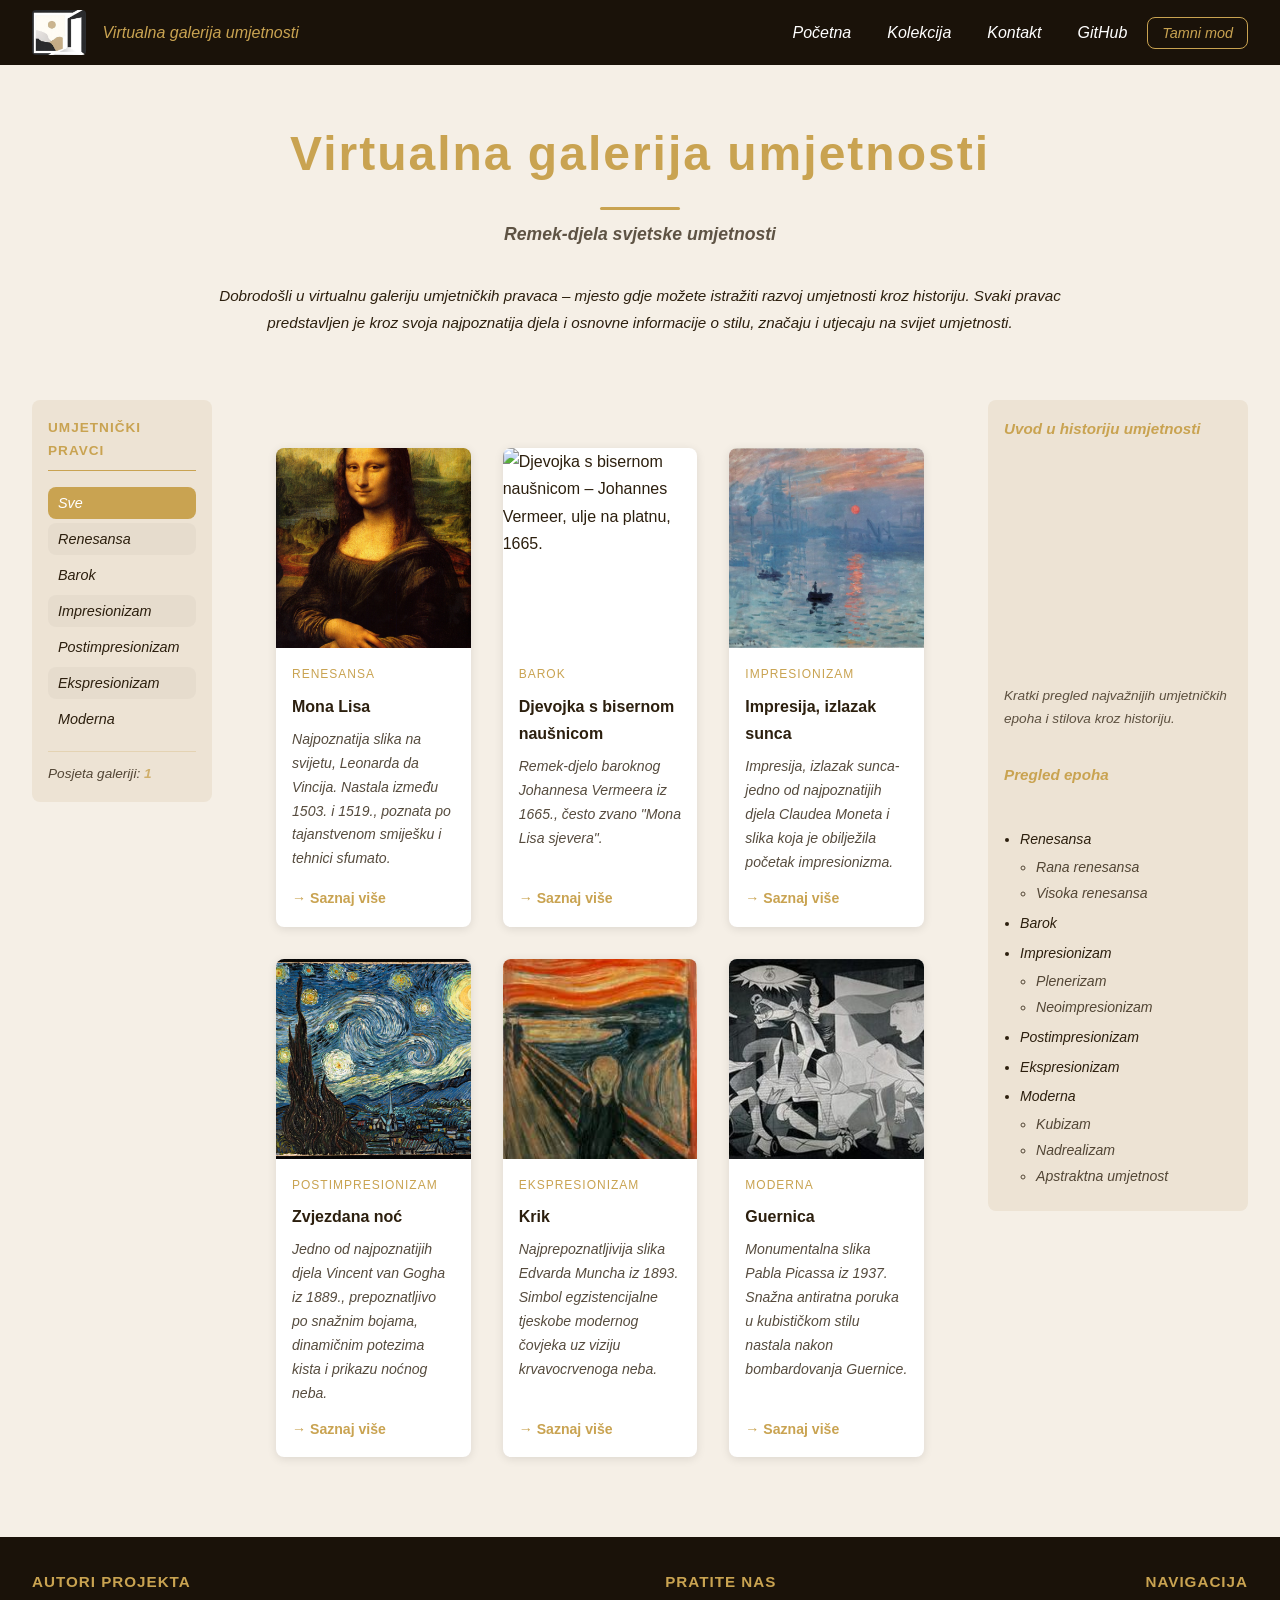
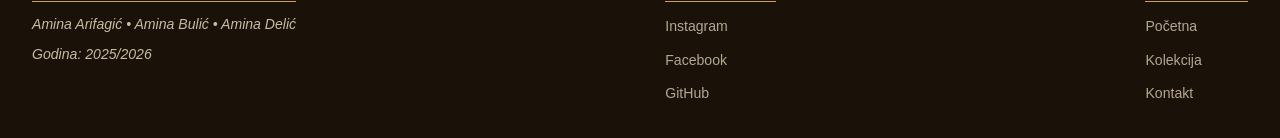
==== commit 89579d3d: "Ispravka u HTML kodu(zamijenjena slika, ispravljena veza HTML sa JS)" ====
--- a/index.html
+++ b/index.html
@@ -68,7 +68,7 @@
         </article>
 
         <article class="kartica" data-kategorija="barok">
-          <img src="slike/Djevojka_s_bisernom_naušnicom.jpg" alt="Djevojka s bisernom naušnicom – Johannes Vermeer, ulje na platnu, 1665." loading="lazy">
+          <img src="slike/djevojka_sa_bisernom_nausnicom.jpg" alt="Djevojka s bisernom naušnicom – Johannes Vermeer, ulje na platnu, 1665." loading="lazy">
           <div class="kartica-sadrzaj">
             <span class="kartica-tag">Barok</span>
             <h3>Djevojka s bisernom naušnicom</h3>
@@ -191,6 +191,6 @@
       </ul>
     </section>
   </footer>
-  <script src="js/tptpskripte.js"></script>
+  <script src="javascript/tptpskripte.js"></script>
 </body>
 </html>
